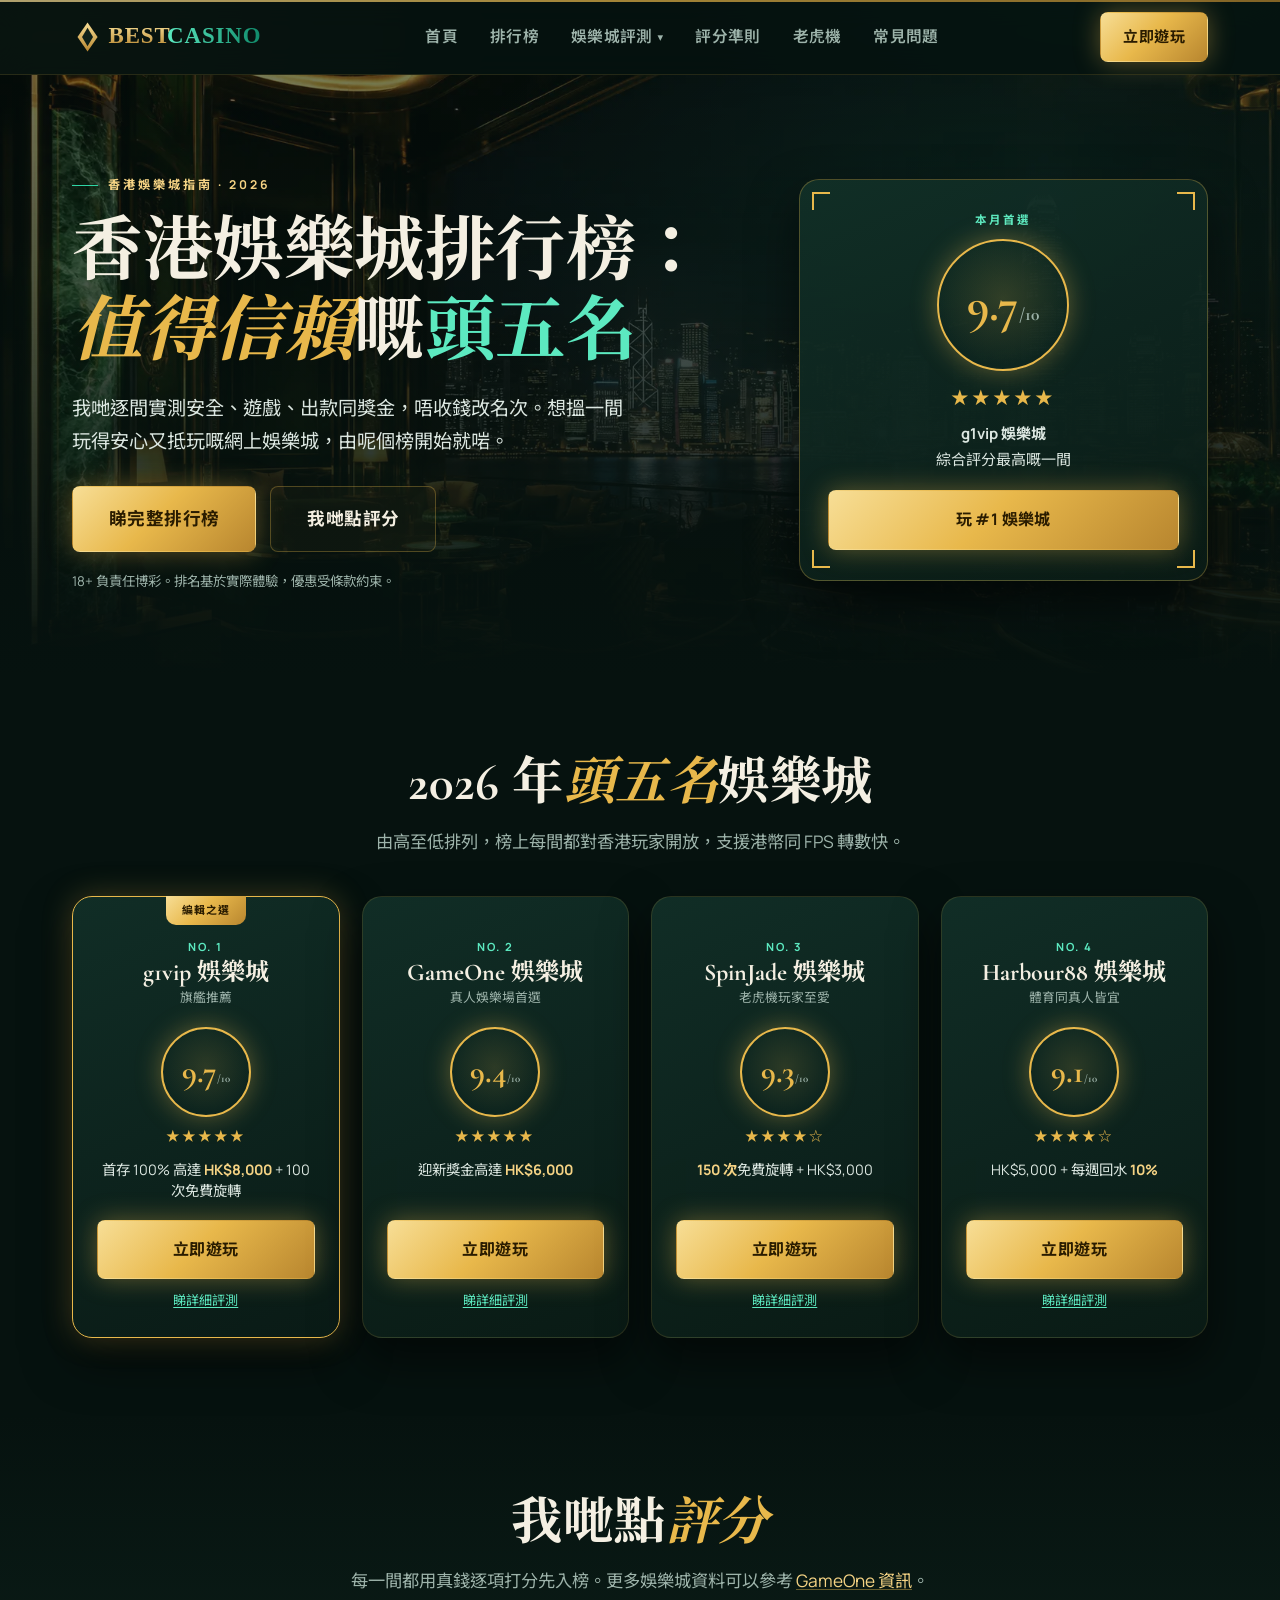
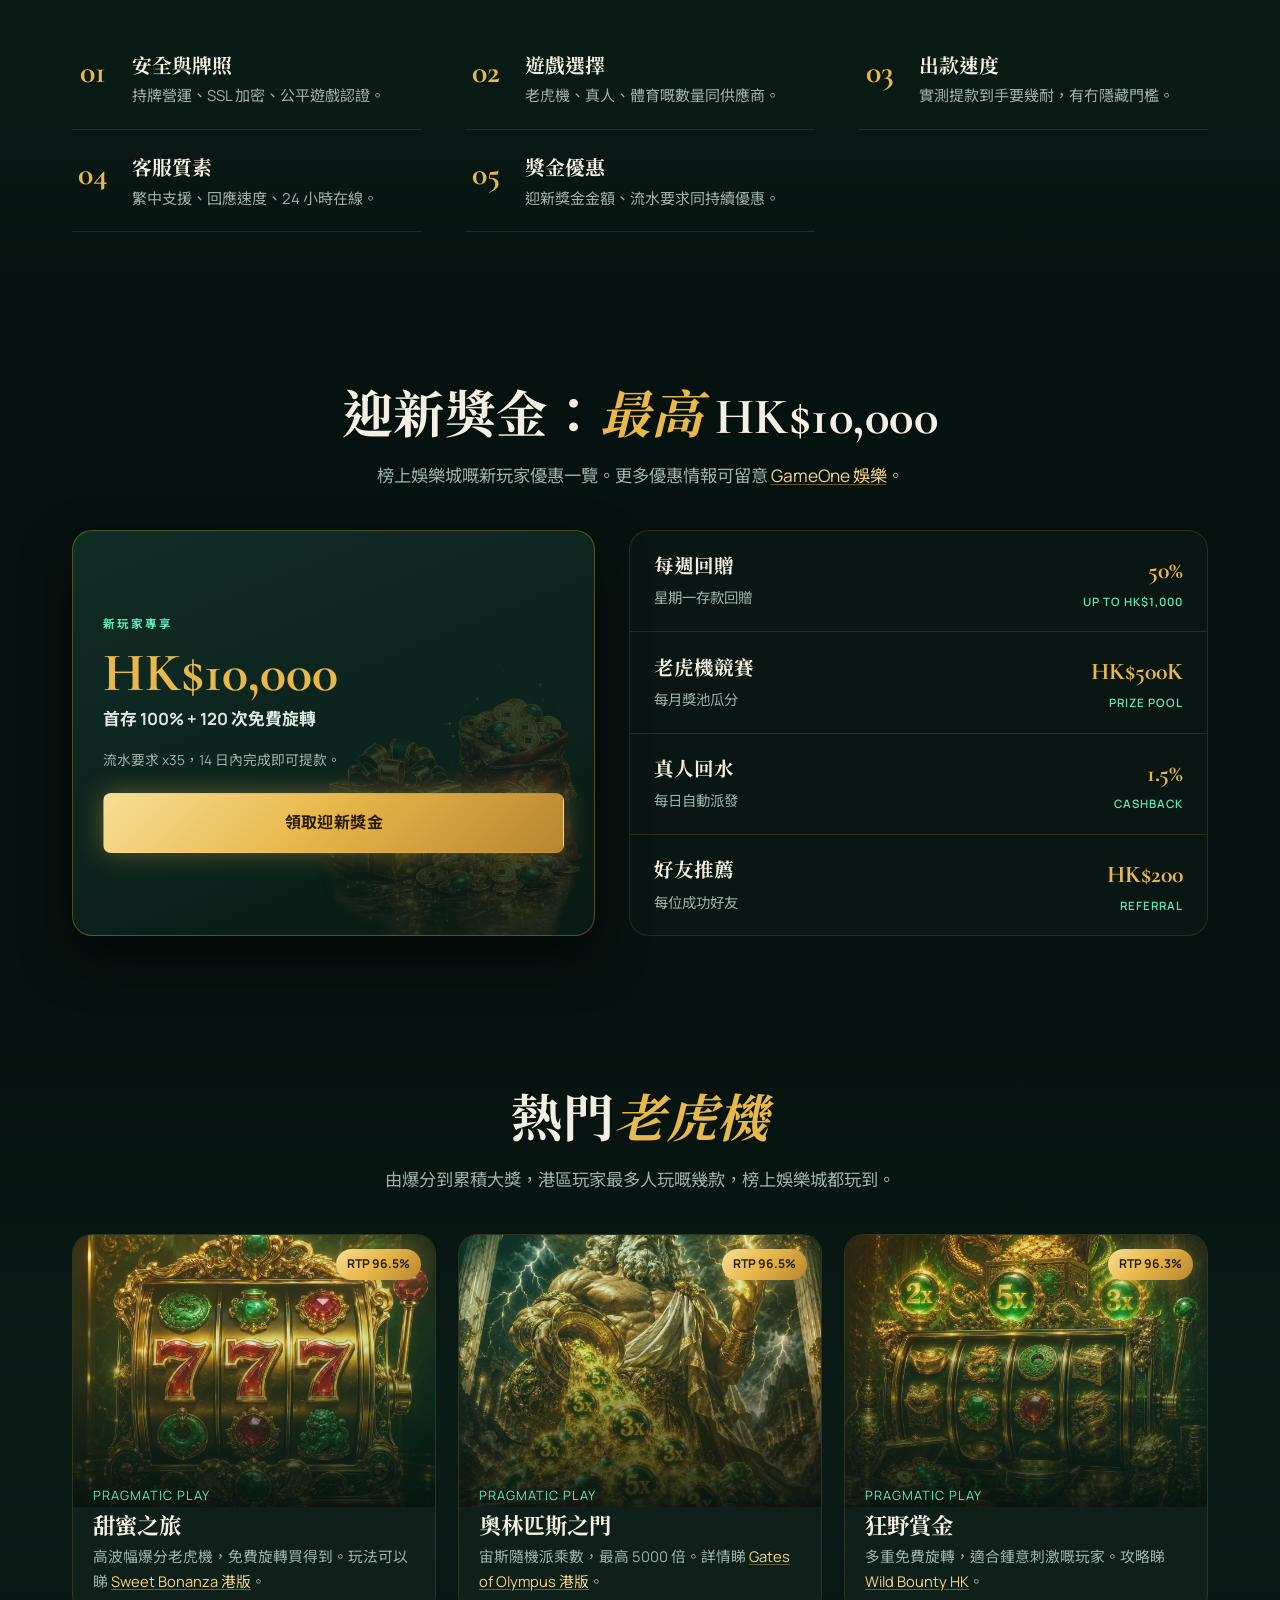
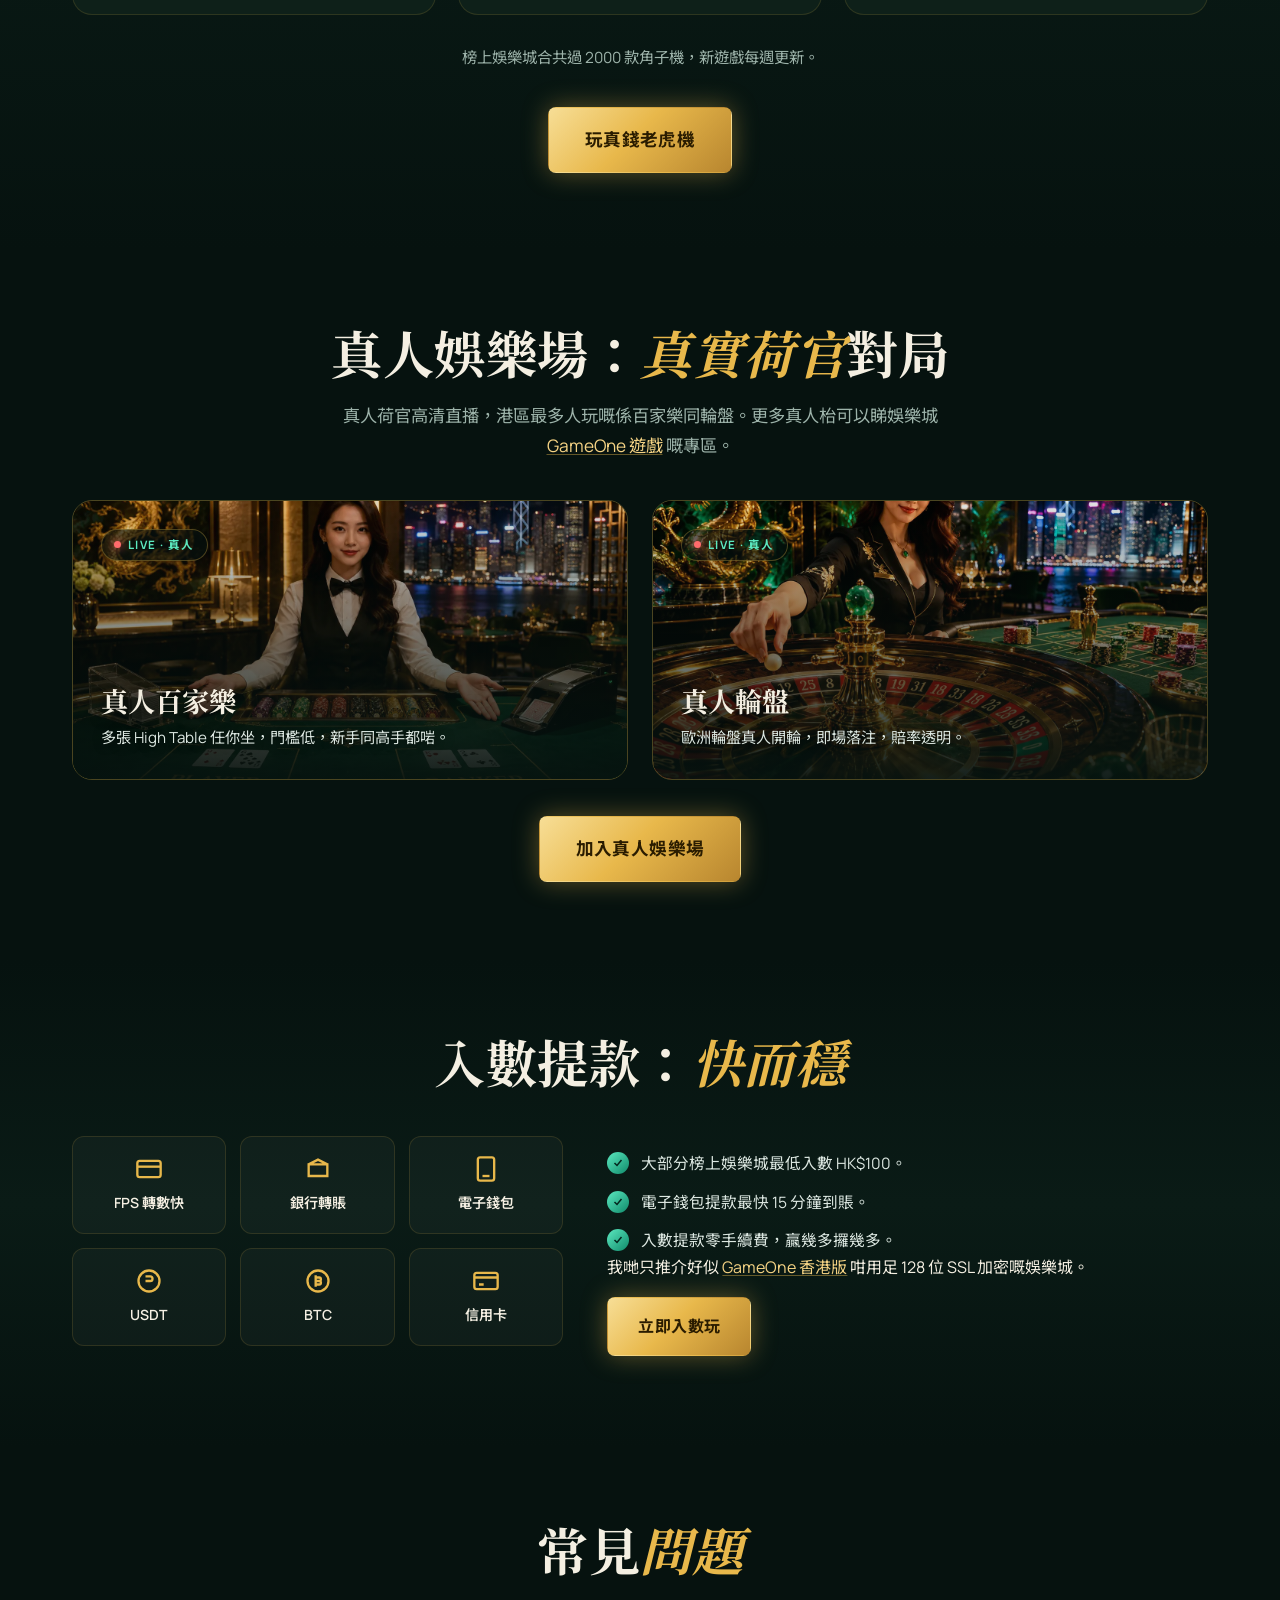
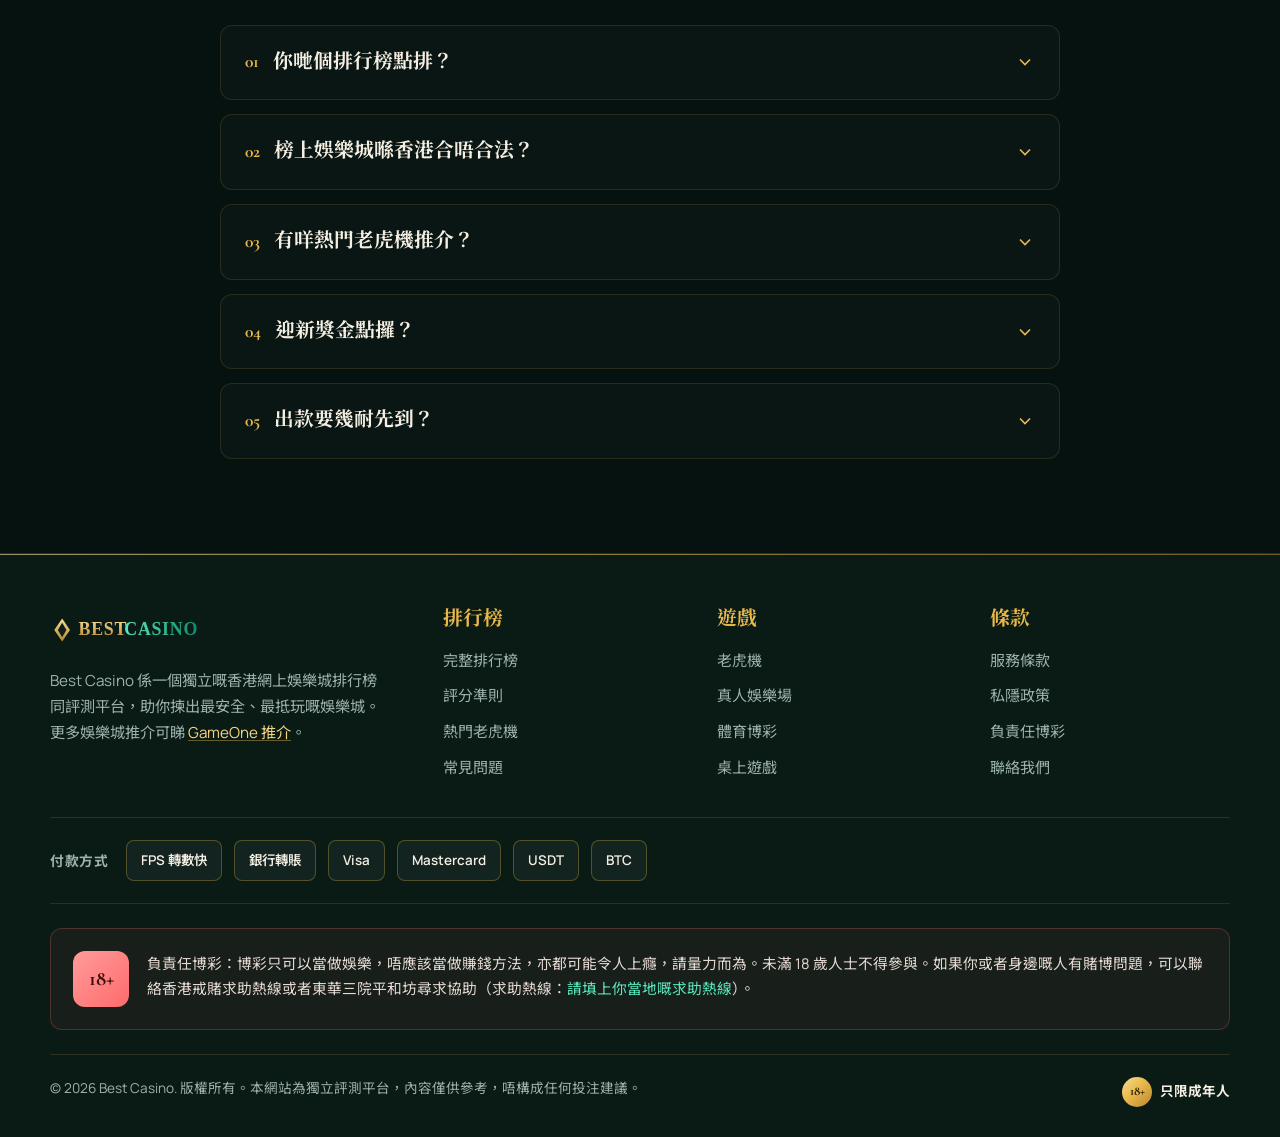
==== index.html @ 0d3e840b "first commit" ====
<!DOCTYPE html>
<html lang="zh-HK">
<head>
<meta charset="UTF-8">
<meta name="viewport" content="width=device-width, initial-scale=1.0">
<title>Best Casino 香港娛樂城排行榜 2026｜評分 · 迎新獎金比較</title>
<meta name="description" content="Best Casino 香港網上娛樂城排行榜：實測安全、遊戲、出款同獎金，為你揀出 2026 年值得信賴嘅頭五名娛樂城。FPS 轉數快即時入數，繁體中文客服。">
<meta name="keywords" content="香港娛樂城排行榜, 網上賭場推薦, 娛樂城比較, 老虎機, 真人娛樂場, 迎新獎金, Best Casino">
<meta name="robots" content="index, follow">
<link rel="canonical" href="https://best-casino.com/">
<meta property="og:type" content="website">
<meta property="og:locale" content="zh_HK">
<meta property="og:title" content="Best Casino 香港娛樂城排行榜 2026">
<meta property="og:description" content="實測香港網上娛樂城，逐項評分，揀出值得信賴嘅頭五名。">
<link rel="icon" type="image/svg+xml" href="favicon.svg">
<link rel="apple-touch-icon" href="favicon.svg">
<link rel="preconnect" href="https://fonts.googleapis.com">
<link rel="preconnect" href="https://fonts.gstatic.com" crossorigin>
<link href="https://fonts.googleapis.com/css2?family=Cormorant+Garamond:wght@600;700&family=Manrope:wght@400;500;700&family=Noto+Sans+HK:wght@400;500;700&family=Noto+Serif+HK:wght@500;700;900&display=swap" rel="stylesheet">
<link rel="stylesheet" href="style.css">
</head>
<body>
<input type="checkbox" id="rev-modal" class="modal-toggle" hidden>

<!-- ============================ 1. HEADER ============================ -->
<header class="site-header">
  <div class="container">
    <nav class="nav">
      <a class="brand" href="#top" aria-label="Best Casino 首頁"><img src="logo.svg" alt="Best Casino 標誌" width="150" height="42"></a>
      <input type="checkbox" id="nav-toggle" class="nav-toggle" hidden>
      <label class="hamburger" for="nav-toggle" aria-label="開啟選單"><span></span><span></span><span></span></label>
      <ul class="nav-links">
        <li><a href="#top">首頁</a></li>
        <li><a href="#toplist">排行榜</a></li>
        <li><label class="nav-link-btn" for="rev-modal">娛樂城評測 <span class="caret">▾</span></label></li>
        <li><a href="#criteria">評分準則</a></li>
        <li><a href="#slots">老虎機</a></li>
        <li><a href="#faq">常見問題</a></li>
      </ul>
      <div class="nav-cta"><a class="btn btn-gold" href="play-and-win/" target="_blank" rel="nofollow noopener">立即遊玩</a></div>
    </nav>
  </div>
</header>

<!-- ============================ 2. HERO ============================ -->
<section class="hero" id="top">
  <div class="container">
    <div class="hero-grid">
      <div>
        <span class="eyebrow">香港娛樂城指南 · 2026</span>
        <h1 class="hero-title">香港娛樂城排行榜：<em>值得信賴</em>嘅<span class="jade">頭五名</span></h1>
        <p class="hero-sub">我哋逐間實測安全、遊戲、出款同獎金，唔收錢改名次。想搵一間玩得安心又抵玩嘅網上娛樂城，由呢個榜開始就啱。</p>
        <div class="hero-actions">
          <a class="btn btn-gold btn-lg" href="#toplist">睇完整排行榜</a>
          <a class="btn btn-outline btn-lg" href="#criteria">我哋點評分</a>
        </div>
        <p class="hero-fine">18+ 負責任博彩。排名基於實際體驗，優惠受條款約束。</p>
      </div>
      <div class="rating-card">
        <span class="corner c1"></span><span class="corner c2"></span><span class="corner c3"></span><span class="corner c4"></span>
        <div class="label">本月首選</div>
        <div class="rating-ring"><div class="score">9.7<small>/10</small></div></div>
        <div class="stars">★★★★★</div>
        <div class="verdict"><strong>g1vip 娛樂城</strong><br>綜合評分最高嘅一間</div>
        <div style="margin-top:18px;"><a class="btn btn-gold" href="play-and-win/" target="_blank" rel="nofollow noopener" style="width:100%;">玩 #1 娛樂城</a></div>
      </div>
    </div>
  </div>
</section>

<!-- ============================ 3. TOPLIST ============================ -->
<section class="section" id="toplist">
  <div class="container">
    <div class="head center">
      <h2 class="section-title">2026 年<em>頭五名</em>娛樂城</h2>
      <p class="lead">由高至低排列，榜上每間都對香港玩家開放，支援港幣同 FPS 轉數快。</p>
    </div>
    <div class="toplist-grid">
      <div class="tc top">
        <span class="tc-ribbon">編輯之選</span>
        <div class="tc-rank">No. 1</div>
        <div class="tc-name">g1vip 娛樂城</div>
        <div class="tc-sub">旗艦推薦</div>
        <div class="tc-ring"><b>9.7<small>/10</small></b></div>
        <div class="tc-stars">★★★★★</div>
        <div class="tc-bonus">首存 100% 高達 <b>HK$8,000</b> + 100 次免費旋轉</div>
        <a class="btn btn-gold" href="play-and-win/" target="_blank" rel="nofollow noopener">立即遊玩</a>
        <div class="tc-review"><a href="reviews/g1vip.html">睇詳細評測</a></div>
      </div>
      <div class="tc">
        <div class="tc-rank">No. 2</div>
        <div class="tc-name">GameOne 娛樂城</div>
        <div class="tc-sub">真人娛樂場首選</div>
        <div class="tc-ring"><b>9.4<small>/10</small></b></div>
        <div class="tc-stars">★★★★★</div>
        <div class="tc-bonus">迎新獎金高達 <b>HK$6,000</b></div>
        <a class="btn btn-gold" href="play-and-win/promotions/" target="_blank" rel="nofollow noopener">立即遊玩</a>
        <div class="tc-review"><a href="reviews/gameone.html">睇詳細評測</a></div>
      </div>
      <div class="tc">
        <div class="tc-rank">No. 3</div>
        <div class="tc-name">SpinJade 娛樂城</div>
        <div class="tc-sub">老虎機玩家至愛</div>
        <div class="tc-ring"><b>9.3<small>/10</small></b></div>
        <div class="tc-stars">★★★★☆</div>
        <div class="tc-bonus"><b>150 次</b>免費旋轉 + HK$3,000</div>
        <a class="btn btn-gold" href="play-and-win/slots/" target="_blank" rel="nofollow noopener">立即遊玩</a>
        <div class="tc-review"><a href="reviews/spinjade.html">睇詳細評測</a></div>
      </div>
      <div class="tc">
        <div class="tc-rank">No. 4</div>
        <div class="tc-name">Harbour88 娛樂城</div>
        <div class="tc-sub">體育同真人皆宜</div>
        <div class="tc-ring"><b>9.1<small>/10</small></b></div>
        <div class="tc-stars">★★★★☆</div>
        <div class="tc-bonus">HK$5,000 + 每週回水 <b>10%</b></div>
        <a class="btn btn-gold" href="play-and-win/live/" target="_blank" rel="nofollow noopener">立即遊玩</a>
        <div class="tc-review"><a href="reviews/harbour88.html">睇詳細評測</a></div>
      </div>
    </div>
  </div>
</section>

<!-- ============================ 4. CRITERIA ============================ -->
<section class="section tint" id="criteria">
  <div class="container">
    <div class="head center">
      <h2 class="section-title">我哋點<em>評分</em></h2>
      <p class="lead">每一間都用真錢逐項打分先入榜。更多娛樂城資料可以參考 <a href="https://gameone-hkg.com" target="_blank" rel="noopener">GameOne 資訊</a>。</p>
    </div>
    <div class="criteria-list">
      <div class="crit"><span class="cnum">01</span><div><h3>安全與牌照</h3><p>持牌營運、SSL 加密、公平遊戲認證。</p></div></div>
      <div class="crit"><span class="cnum">02</span><div><h3>遊戲選擇</h3><p>老虎機、真人、體育嘅數量同供應商。</p></div></div>
      <div class="crit"><span class="cnum">03</span><div><h3>出款速度</h3><p>實測提款到手要幾耐，有冇隱藏門檻。</p></div></div>
      <div class="crit"><span class="cnum">04</span><div><h3>客服質素</h3><p>繁中支援、回應速度、24 小時在線。</p></div></div>
      <div class="crit"><span class="cnum">05</span><div><h3>獎金優惠</h3><p>迎新獎金金額、流水要求同持續優惠。</p></div></div>
    </div>
  </div>
</section>

<!-- ============================ 5. BONUSES ============================ -->
<section class="section">
  <div class="container">
    <div class="head center">
      <h2 class="section-title">迎新獎金：<em>最高</em> HK$10,000</h2>
      <p class="lead">榜上娛樂城嘅新玩家優惠一覽。更多優惠情報可留意 <a href="https://gameone-play.com" target="_blank" rel="noopener">GameOne 娛樂</a>。</p>
    </div>
    <div class="bonus-wrap">
      <div class="bonus-feature">
        <div class="tag">新玩家專享</div>
        <div class="amt">HK$10,000<span>首存 100% + 120 次免費旋轉</span></div>
        <p class="fine">流水要求 x35，14 日內完成即可提款。</p>
        <a class="btn btn-gold" href="play-and-win/promotions/" target="_blank" rel="nofollow noopener">領取迎新獎金</a>
      </div>
      <div class="promo-table">
        <div class="promo-row"><div><div class="n">每週回贈</div><div class="d">星期一存款回贈</div></div><div class="v">50%<small>UP TO HK$1,000</small></div></div>
        <div class="promo-row"><div><div class="n">老虎機競賽</div><div class="d">每月獎池瓜分</div></div><div class="v">HK$500K<small>PRIZE POOL</small></div></div>
        <div class="promo-row"><div><div class="n">真人回水</div><div class="d">每日自動派發</div></div><div class="v">1.5%<small>CASHBACK</small></div></div>
        <div class="promo-row"><div><div class="n">好友推薦</div><div class="d">每位成功好友</div></div><div class="v">HK$200<small>REFERRAL</small></div></div>
      </div>
    </div>
  </div>
</section>

<!-- ============================ 6. SLOTS ============================ -->
<section class="section tint" id="slots">
  <div class="container">
    <div class="head center">
      <h2 class="section-title">熱門<em>老虎機</em></h2>
      <p class="lead">由爆分到累積大獎，港區玩家最多人玩嘅幾款，榜上娛樂城都玩到。</p>
    </div>
    <div class="slot-grid">
      <div class="slot s1">
        <div class="thumb"><span class="rtp">RTP 96.5%</span></div>
        <div class="body"><div class="prov">Pragmatic Play</div><h3>甜蜜之旅</h3><p>高波幅爆分老虎機，免費旋轉買得到。玩法可以睇 <a href="https://sweetbonanzahk.com" target="_blank" rel="noopener">Sweet Bonanza 港版</a>。</p></div>
      </div>
      <div class="slot s2">
        <div class="thumb"><span class="rtp">RTP 96.5%</span></div>
        <div class="body"><div class="prov">Pragmatic Play</div><h3>奧林匹斯之門</h3><p>宙斯隨機派乘數，最高 5000 倍。詳情睇 <a href="https://gatesofolympushk.com" target="_blank" rel="noopener">Gates of Olympus 港版</a>。</p></div>
      </div>
      <div class="slot s3">
        <div class="thumb"><span class="rtp">RTP 96.3%</span></div>
        <div class="body"><div class="prov">Pragmatic Play</div><h3>狂野賞金</h3><p>多重免費旋轉，適合鍾意刺激嘅玩家。攻略睇 <a href="https://wildbountyshowdownhg.com" target="_blank" rel="noopener">Wild Bounty HK</a>。</p></div>
      </div>
    </div>
    <p class="slot-more">榜上娛樂城合共過 2000 款角子機，新遊戲每週更新。</p>
    <div class="section-cta"><a class="btn btn-gold btn-lg" href="play-and-win/slots/" target="_blank" rel="nofollow noopener">玩真錢老虎機</a></div>
  </div>
</section>

<!-- ============================ 7. LIVE GAMES ============================ -->
<section class="section">
  <div class="container">
    <div class="head center">
      <h2 class="section-title">真人娛樂場：<em>真實荷官</em>對局</h2>
      <p class="lead">真人荷官高清直播，港區最多人玩嘅係百家樂同輪盤。更多真人枱可以睇娛樂城 <a href="https://gameone-hongkong.com" target="_blank" rel="noopener">GameOne 遊戲</a> 嘅專區。</p>
    </div>
    <div class="live-grid">
      <div class="live baccarat">
        <span class="live-tag"><span class="live-dot"></span>LIVE · 真人</span>
        <h3>真人百家樂</h3>
        <p>多張 High Table 任你坐，門檻低，新手同高手都啱。</p>
      </div>
      <div class="live roulette">
        <span class="live-tag"><span class="live-dot"></span>LIVE · 真人</span>
        <h3>真人輪盤</h3>
        <p>歐洲輪盤真人開輪，即場落注，賠率透明。</p>
      </div>
    </div>
    <div class="section-cta"><a class="btn btn-gold btn-lg" href="play-and-win/live/" target="_blank" rel="nofollow noopener">加入真人娛樂場</a></div>
  </div>
</section>

<!-- ============================ 8. PAYMENTS ============================ -->
<section class="section tint">
  <div class="container">
    <div class="head center">
      <h2 class="section-title">入數提款：<em>快而穩</em></h2>
    </div>
    <div class="pay-wrap">
      <div class="pay-methods">
        <div class="pay-chip"><svg viewBox="0 0 24 24" fill="none" stroke-width="2"><rect x="2" y="5" width="20" height="14" rx="2"/><path d="M2 10h20"/></svg><span>FPS 轉數快</span></div>
        <div class="pay-chip"><svg viewBox="0 0 24 24" fill="none" stroke-width="2"><path d="M4 8h16v10H4zM4 8l8-4 8 4"/></svg><span>銀行轉賬</span></div>
        <div class="pay-chip"><svg viewBox="0 0 24 24" fill="none" stroke-width="2"><rect x="5" y="2" width="14" height="20" rx="2"/><path d="M9 18h6"/></svg><span>電子錢包</span></div>
        <div class="pay-chip"><svg viewBox="0 0 24 24" fill="none" stroke-width="2"><circle cx="12" cy="12" r="9"/><path d="M9 8h4a2 2 0 0 1 0 4H9m0 0h5"/></svg><span>USDT</span></div>
        <div class="pay-chip"><svg viewBox="0 0 24 24" fill="none" stroke-width="2"><circle cx="12" cy="12" r="9"/><path d="M10 7v10M9 9h4a1.5 1.5 0 0 1 0 3H9m0 0h4a1.5 1.5 0 0 1 0 3H9"/></svg><span>BTC</span></div>
        <div class="pay-chip"><svg viewBox="0 0 24 24" fill="none" stroke-width="2"><rect x="2" y="5" width="20" height="14" rx="2"/><path d="M2 9h20M6 15h4"/></svg><span>信用卡</span></div>
      </div>
      <div class="pay-info">
        <ul class="pay-list">
          <li><span class="tk"><svg viewBox="0 0 24 24" fill="none"><path d="m5 12 5 5 9-11"/></svg></span>大部分榜上娛樂城最低入數 HK$100。</li>
          <li><span class="tk"><svg viewBox="0 0 24 24" fill="none"><path d="m5 12 5 5 9-11"/></svg></span>電子錢包提款最快 15 分鐘到賬。</li>
          <li><span class="tk"><svg viewBox="0 0 24 24" fill="none"><path d="m5 12 5 5 9-11"/></svg></span>入數提款零手續費，贏幾多攞幾多。</li>
        </ul>
        <p>我哋只推介好似 <a href="https://gameone-hong-kong.com" target="_blank" rel="noopener">GameOne 香港版</a> 咁用足 128 位 SSL 加密嘅娛樂城。</p>
        <a class="btn btn-gold" href="play-and-win/" target="_blank" rel="nofollow noopener">立即入數玩</a>
      </div>
    </div>
  </div>
</section>

<!-- ============================ 9. FAQ ============================ -->
<section class="section" id="faq">
  <div class="container">
    <div class="head center">
      <h2 class="section-title">常見<em>問題</em></h2>
    </div>
    <div class="faq-list">
      <details class="faq-item">
        <summary><span class="idx">01</span>你哋個排行榜點排？<svg class="chev" viewBox="0 0 24 24" fill="none" stroke-width="2"><path d="m6 9 6 6 6-6"/></svg></summary>
        <div class="faq-body">每間娛樂城我哋用真錢實測安全、遊戲、出款、客服同獎金五方面，逐項打分再排名次，每月更新一次。</div>
      </details>
      <details class="faq-item">
        <summary><span class="idx">02</span>榜上娛樂城喺香港合唔合法？<svg class="chev" viewBox="0 0 24 24" fill="none" stroke-width="2"><path d="m6 9 6 6 6-6"/></svg></summary>
        <div class="faq-body">榜上平台多數持離岸牌照（例如 Anjouan）合法營運。玩家有責任了解自己所在地區嘅相關法例，量力而為。</div>
      </details>
      <details class="faq-item">
        <summary><span class="idx">03</span>有咩熱門老虎機推介？<svg class="chev" viewBox="0 0 24 24" fill="none" stroke-width="2"><path d="m6 9 6 6 6-6"/></svg></summary>
        <div class="faq-body">港區玩家好鍾意 <a href="https://sweetbonanza-hongkong.com" target="_blank" rel="noopener">Sweet Bonanza 玩法</a> 同 <a href="https://gatesofolympus-hongkong.com" target="_blank" rel="noopener">Gates of Olympus 玩法</a> 呢類爆分遊戲，兩款喺榜上娛樂城都玩到。</div>
      </details>
      <details class="faq-item">
        <summary><span class="idx">04</span>迎新獎金點攞？<svg class="chev" viewBox="0 0 24 24" fill="none" stroke-width="2"><path d="m6 9 6 6 6-6"/></svg></summary>
        <div class="faq-body">揀好娛樂城、完成首次存款，系統會自動派發首存獎金，流水達標即可提款。每間比例同上限唔同，落注前睇清楚條款。</div>
      </details>
      <details class="faq-item">
        <summary><span class="idx">05</span>出款要幾耐先到？<svg class="chev" viewBox="0 0 24 24" fill="none" stroke-width="2"><path d="m6 9 6 6 6-6"/></svg></summary>
        <div class="faq-body">電子錢包同加密貨幣最快 15 分鐘到手，銀行轉賬一般 1 至 3 個工作天。首次提款可能要做身份核實。</div>
      </details>
    </div>
  </div>
</section>

<!-- ============================ 10. FOOTER ============================ -->
<footer class="site-footer">
  <div class="container footer-inner">
    <div class="footer-top">
      <div class="footer-brand">
        <img src="logo.svg" alt="Best Casino 標誌" width="150" height="44">
        <p>Best Casino 係一個獨立嘅香港網上娛樂城排行榜同評測平台，助你揀出最安全、最抵玩嘅娛樂城。更多娛樂城推介可睇 <a href="https://gameonehkg.com" target="_blank" rel="noopener">GameOne 推介</a>。</p>
      </div>
      <div class="footer-col"><h4>排行榜</h4><a href="#toplist">完整排行榜</a><a href="#criteria">評分準則</a><a href="#slots">熱門老虎機</a><a href="#faq">常見問題</a></div>
      <div class="footer-col"><h4>遊戲</h4><a href="#slots">老虎機</a><a href="#">真人娛樂場</a><a href="#">體育博彩</a><a href="#">桌上遊戲</a></div>
      <div class="footer-col"><h4>條款</h4><a href="#">服務條款</a><a href="#">私隱政策</a><a href="#">負責任博彩</a><a href="#">聯絡我們</a></div>
    </div>
    <div class="footer-pay">
      <span class="lbl">付款方式</span>
      <span class="pay-badge">FPS 轉數快</span>
      <span class="pay-badge">銀行轉賬</span>
      <span class="pay-badge">Visa</span>
      <span class="pay-badge">Mastercard</span>
      <span class="pay-badge">USDT</span>
      <span class="pay-badge">BTC</span>
    </div>
    <div class="rg-block">
      <span class="rg-badge">18+</span>
      <p>負責任博彩：博彩只可以當做娛樂，唔應該當做賺錢方法，亦都可能令人上癮，請量力而為。未滿 18 歲人士不得參與。如果你或者身邊嘅人有賭博問題，可以聯絡香港戒賭求助熱線或者東華三院平和坊尋求協助（求助熱線：<a href="#">請填上你當地嘅求助熱線</a>）。</p>
    </div>
    <div class="footer-legal">
      <span>© 2026 Best Casino. 版權所有。本網站為獨立評測平台，內容僅供參考，唔構成任何投注建議。</span>
      <span class="b18"><span class="n">18+</span>只限成年人</span>
    </div>
  </div>
</footer>

<!-- ============================ CASINO REVIEWS MODAL ============================ -->
<div class="modal-overlay">
  <label class="modal-backdrop" for="rev-modal" aria-label="關閉"></label>
  <div class="modal-box">
    <label class="modal-close" for="rev-modal" aria-label="關閉">✕</label>
    <h3>娛樂城評測一覽</h3>
    <p class="msub">撳入去睇每間嘅詳細評測同評分。</p>
    <div class="modal-list">
      <a class="modal-row top" href="reviews/g1vip.html"><span class="mr-rank">1</span><span class="mr-name">g1vip 娛樂城<small>旗艦推薦</small></span><span class="mr-score">9.7</span><span class="mr-go">睇評測</span></a>
      <a class="modal-row" href="reviews/gameone.html"><span class="mr-rank">2</span><span class="mr-name">GameOne 娛樂城<small>真人首選</small></span><span class="mr-score">9.4</span><span class="mr-go">睇評測</span></a>
      <a class="modal-row" href="reviews/spinjade.html"><span class="mr-rank">3</span><span class="mr-name">SpinJade 娛樂城<small>老虎機之選</small></span><span class="mr-score">9.3</span><span class="mr-go">睇評測</span></a>
      <a class="modal-row" href="reviews/harbour88.html"><span class="mr-rank">4</span><span class="mr-name">Harbour88 娛樂城<small>體育強項</small></span><span class="mr-score">9.1</span><span class="mr-go">睇評測</span></a>
    </div>
  </div>
</div>

</body>
</html>
---- style.css ----
/* ==========================================================================
   Best Casino Hong Kong  香港網上娛樂城評測
   Theme: Jade and Gold Luxury (emerald-black base, gold + jade, serif display)
   Deliberately distinct palette + typography + layout from the sister site.
   ========================================================================== */

:root{
  --bg:#06120F;
  --bg-2:#0A1B16;
  --panel:#0E2019;
  --panel-2:#123028;
  --line:rgba(232,184,75,.14);
  --line-2:rgba(232,184,75,.30);

  --gold:#E8B84B;
  --gold-2:#F5D384;
  --gold-deep:#B8862F;
  --jade:#2FD6A6;
  --jade-2:#5CE9C0;
  --jade-deep:#0F8A6A;
  --coral:#FF6B6B;

  --cream:#F4EFE2;
  --muted:#9DB3AA;

  --radius:12px;
  --radius-lg:20px;
  --radius-pill:999px;
  --shadow:0 22px 48px rgba(0,0,0,.55);
  --glow-gold:0 0 26px rgba(232,184,75,.38);
  --glow-jade:0 0 24px rgba(47,214,166,.38);

  --grad-gold:linear-gradient(135deg,#F7DE96 0%,#E8B84B 46%,#B8862F 100%);
  --grad-jade:linear-gradient(135deg,#5CE9C0 0%,#0F8A6A 100%);
  --grad-panel:linear-gradient(158deg,rgba(18,48,40,.92),rgba(10,27,22,.94));

  --font-display:'Cormorant Garamond','Noto Serif HK',Georgia,serif;
  --font-body:'Manrope','Noto Sans HK',system-ui,-apple-system,sans-serif;

  --max:1180px;
}

/* ------------------------------ reset / base ---------------------------- */
*,*::before,*::after{box-sizing:border-box;}
html{scroll-behavior:smooth;-webkit-text-size-adjust:100%;}
body{
  margin:0;font-family:var(--font-body);font-weight:400;line-height:1.7;
  color:var(--cream);background:var(--bg);overflow-x:hidden;
  background-image:
    radial-gradient(820px 460px at 88% -6%, rgba(47,214,166,.12), transparent 60%),
    radial-gradient(760px 460px at 4% 4%, rgba(232,184,75,.10), transparent 58%);
  background-attachment:fixed;
}
img{max-width:100%;display:block;height:auto;}
a{color:inherit;text-decoration:none;}
h1,h2,h3,h4{font-family:var(--font-display);margin:0;font-weight:700;line-height:1.14;}
p{margin:0 0 1rem;}
p:last-child{margin-bottom:0;}
ul{margin:0;padding:0;list-style:none;}
:focus-visible{outline:3px solid var(--jade);outline-offset:3px;border-radius:6px;}

/* ------------------------------ layout utils ---------------------------- */
.container{width:100%;max-width:var(--max);margin-inline:auto;padding-inline:22px;}
.section{padding:78px 0;position:relative;}
.section.tint{background:linear-gradient(180deg,var(--bg) 0%,var(--bg-2) 50%,var(--bg) 100%);}
.eyebrow{
  display:inline-flex;align-items:center;gap:10px;font-family:var(--font-body);font-weight:700;
  letter-spacing:3px;text-transform:uppercase;font-size:.76rem;color:var(--jade-2);margin-bottom:16px;
}
.eyebrow::before{content:"";width:26px;height:1px;background:var(--gold);}
.section-title{font-size:clamp(2rem,5vw,3.2rem);letter-spacing:.5px;margin-bottom:14px;color:var(--cream);}
.section-title em{font-style:italic;color:var(--gold);}
.section-title .jade{color:var(--jade-2);font-style:normal;}
.lead{color:var(--muted);font-size:1.08rem;max-width:660px;}
.head{max-width:720px;}
.head.center{margin-inline:auto;text-align:center;}
.head.center .lead{margin-inline:auto;}

/* ornamental gold divider (signature) */
.rule{display:flex;align-items:center;justify-content:center;gap:16px;margin:0 auto 40px;max-width:340px;}
.rule::before,.rule::after{content:"";height:1px;flex:1;background:linear-gradient(90deg,transparent,var(--line-2));}
.rule::after{background:linear-gradient(270deg,transparent,var(--line-2));}
.rule span{width:9px;height:9px;transform:rotate(45deg);background:var(--grad-gold);box-shadow:var(--glow-gold);}

/* ------------------------------ buttons --------------------------------- */
.btn{
  --fs:1rem;display:inline-flex;align-items:center;justify-content:center;gap:.5em;
  font-family:var(--font-body);font-weight:700;font-size:var(--fs);letter-spacing:.4px;
  padding:15px 30px;border-radius:8px;border:1px solid transparent;cursor:pointer;
  transition:transform .18s ease, box-shadow .25s ease, background .2s ease, color .2s ease;
}
.btn:hover{transform:translateY(-2px);}
.btn-gold{color:#2a1c00;background:var(--grad-gold);box-shadow:var(--glow-gold);}
.btn-gold:hover{box-shadow:0 0 40px rgba(232,184,75,.7);}
.btn-jade{color:#03251c;background:var(--grad-jade);box-shadow:var(--glow-jade);}
.btn-outline{color:var(--cream);border-color:var(--line-2);background:rgba(232,184,75,.04);}
.btn-outline:hover{border-color:var(--gold);color:var(--gold-2);box-shadow:var(--glow-gold);}
.btn-lg{--fs:1.1rem;padding:17px 36px;}

/* ------------------------------ header ---------------------------------- */
.site-header{position:sticky;top:0;z-index:50;background:rgba(6,18,15,.82);
  backdrop-filter:blur(14px);border-bottom:1px solid var(--line);}
.site-header::before{content:"";position:absolute;top:0;left:0;right:0;height:2px;background:var(--grad-gold);opacity:.7;}
.nav{display:flex;align-items:center;gap:26px;height:74px;}
.brand{display:flex;align-items:center;gap:10px;flex-shrink:0;}
.brand img{height:42px;width:auto;}
.nav-links{display:flex;align-items:center;gap:28px;margin-inline:auto;}
.nav-links li{display:flex;align-items:center;}
.nav-links a{font-family:var(--font-body);font-weight:600;font-size:.98rem;color:var(--muted);
  letter-spacing:.3px;padding:6px 2px;position:relative;transition:color .18s ease;display:inline-flex;align-items:center;line-height:1;}
.nav-links a::after{content:"";position:absolute;left:0;bottom:-2px;height:1px;width:0;background:var(--gold);transition:width .22s ease;}
.nav-links a:hover{color:var(--cream);}
.nav-links a:hover::after{width:100%;}
.nav-cta .btn{padding:11px 22px;--fs:.94rem;}
.nav-toggle{display:none;}
.hamburger{display:none;flex-direction:column;gap:5px;cursor:pointer;padding:10px;margin-left:auto;}
.hamburger span{width:26px;height:2px;background:var(--cream);border-radius:2px;transition:.25s;}

/* ------------------------------ hero ------------------------------------ */
.hero{position:relative;padding:92px 0 84px;overflow:hidden;
  background:
    linear-gradient(180deg,rgba(6,18,15,.55),rgba(6,18,15,.82) 60%,var(--bg)),
    radial-gradient(900px 480px at 78% 26%, rgba(47,214,166,.22), transparent 62%),
    url('images/hero-bg.webp') center 24% / cover no-repeat,
    var(--bg);}
.hero-grid{display:grid;grid-template-columns:1.25fr .75fr;gap:44px;align-items:center;position:relative;z-index:2;}
.hero .eyebrow{color:var(--gold-2);}
.hero .eyebrow::before{background:var(--jade);}
.hero-title{font-size:clamp(2.4rem,6vw,4.4rem);letter-spacing:.5px;margin-bottom:20px;color:var(--cream);}
.hero-title em{font-style:italic;color:var(--gold);}
.hero-title .jade{color:var(--jade-2);font-style:normal;}
.hero-sub{font-family:var(--font-body);font-size:clamp(1.02rem,2vw,1.2rem);color:#DCE7E1;max-width:560px;margin-bottom:28px;}
.hero-sub b{color:var(--gold-2);font-weight:700;}
.hero-actions{display:flex;flex-wrap:wrap;gap:14px;}
.hero-fine{margin-top:18px;font-size:.84rem;color:var(--muted);}

/* rating card (hero signature, replaces mascot) */
.rating-card{position:relative;background:var(--grad-panel);border:1px solid var(--line-2);
  border-radius:var(--radius-lg);padding:30px 28px;text-align:center;box-shadow:var(--shadow);}
.rating-card .corner{position:absolute;width:18px;height:18px;border:2px solid var(--gold);}
.rating-card .c1{top:12px;left:12px;border-right:0;border-bottom:0;}
.rating-card .c2{top:12px;right:12px;border-left:0;border-bottom:0;}
.rating-card .c3{bottom:12px;left:12px;border-right:0;border-top:0;}
.rating-card .c4{bottom:12px;right:12px;border-left:0;border-top:0;}
.rating-card .label{font-family:var(--font-body);font-weight:700;letter-spacing:2px;text-transform:uppercase;
  font-size:.72rem;color:var(--jade-2);margin-bottom:10px;}
.rating-ring{width:132px;height:132px;margin:6px auto 12px;border-radius:50%;display:grid;place-items:center;
  background:radial-gradient(circle at 50% 45%,rgba(232,184,75,.16),transparent 70%);
  border:2px solid var(--gold);box-shadow:var(--glow-gold);position:relative;}
.rating-ring .score{font-family:var(--font-display);font-weight:700;font-size:3rem;color:var(--gold);line-height:1;}
.rating-ring .score small{font-size:1.1rem;color:var(--muted);}
.rating-card .stars{color:var(--gold);letter-spacing:3px;font-size:1.1rem;margin-bottom:8px;}
.rating-card .verdict{font-family:var(--font-body);color:#DCE7E1;font-size:.94rem;}

/* ------------------------------ review scorecard ------------------------ */
.score-grid{display:grid;grid-template-columns:1.1fr .9fr;gap:44px;align-items:center;margin-top:40px;}
.scorebars{display:flex;flex-direction:column;gap:20px;}
.scorebar .top{display:flex;justify-content:space-between;align-items:baseline;margin-bottom:8px;}
.scorebar .name{font-family:var(--font-body);font-weight:600;color:var(--cream);font-size:1rem;}
.scorebar .val{font-family:var(--font-display);font-weight:700;color:var(--gold);font-size:1.3rem;}
.scorebar .track{height:8px;border-radius:99px;background:rgba(255,255,255,.06);overflow:hidden;}
.scorebar .fill{height:100%;border-radius:99px;background:var(--grad-jade);box-shadow:var(--glow-jade);}
.review-copy .verdict-badge{display:inline-flex;align-items:center;gap:10px;padding:9px 16px;border-radius:99px;
  background:rgba(47,214,166,.1);border:1px solid rgba(47,214,166,.35);color:var(--jade-2);
  font-family:var(--font-body);font-weight:700;font-size:.86rem;letter-spacing:.5px;margin-bottom:18px;}
.review-copy p{color:#CBD8D2;}
.review-copy p a,.pros li a{color:var(--gold-2);text-decoration:underline;text-underline-offset:2px;text-decoration-color:rgba(232,184,75,.4);}
.pros{display:grid;grid-template-columns:1fr 1fr;gap:12px 24px;margin-top:20px;}
.pros li{display:flex;gap:10px;align-items:flex-start;color:#DCE7E1;font-size:.96rem;}
.pros .tk{flex-shrink:0;width:22px;height:22px;border-radius:50%;display:grid;place-items:center;background:var(--grad-gold);margin-top:2px;}
.pros .tk svg{width:12px;height:12px;stroke:#2a1c00;stroke-width:3;}

/* ------------------------------ bonus (featured + table) ---------------- */
.bonus-wrap{display:grid;grid-template-columns:.95fr 1.05fr;gap:34px;align-items:stretch;margin-top:40px;}
.bonus-feature{position:relative;background:var(--grad-panel);border:1px solid var(--line-2);border-radius:var(--radius-lg);
  padding:34px 30px;box-shadow:var(--shadow);display:flex;flex-direction:column;justify-content:center;overflow:hidden;}
.bonus-feature::after{content:"";position:absolute;inset:0;z-index:0;opacity:.16;
  background:url('images/bonus-gift.webp') right bottom / 55% no-repeat;}
.bonus-feature > *{position:relative;z-index:1;}
.bonus-feature .tag{font-family:var(--font-body);font-weight:700;letter-spacing:2px;text-transform:uppercase;
  font-size:.72rem;color:var(--jade-2);margin-bottom:12px;}
.bonus-feature .amt{font-family:var(--font-display);font-weight:700;font-size:clamp(2.4rem,5vw,3.4rem);color:var(--gold);
  line-height:1.05;margin-bottom:6px;}
.bonus-feature .amt span{display:block;font-size:1.05rem;color:#DCE7E1;font-family:var(--font-body);margin-top:8px;}
.bonus-feature .fine{color:var(--muted);font-size:.86rem;margin:14px 0 22px;}
.promo-table{background:rgba(255,255,255,.02);border:1px solid var(--line);border-radius:var(--radius-lg);overflow:hidden;}
.promo-row{display:grid;grid-template-columns:1fr auto;gap:16px;align-items:center;padding:20px 24px;border-bottom:1px solid var(--line);}
.promo-row:last-child{border-bottom:0;}
.promo-row .n{font-family:var(--font-display);font-weight:700;color:var(--cream);font-size:1.22rem;}
.promo-row .d{color:var(--muted);font-size:.9rem;margin-top:2px;}
.promo-row .v{font-family:var(--font-display);font-weight:700;color:var(--gold);font-size:1.5rem;text-align:right;white-space:nowrap;}
.promo-row .v small{display:block;font-family:var(--font-body);font-weight:600;font-size:.72rem;color:var(--jade-2);letter-spacing:1px;}

/* ------------------------------ slots grid ------------------------------ */
.slot-grid{display:grid;grid-template-columns:repeat(3,1fr);gap:22px;margin-top:40px;}
.slot{position:relative;border-radius:var(--radius-lg);overflow:hidden;border:1px solid var(--line);
  background:var(--panel);transition:transform .22s ease, border-color .2s ease, box-shadow .28s ease;}
.slot .thumb{aspect-ratio:4/3;background-size:cover;background-position:center;position:relative;}
.slot .thumb::after{content:"";position:absolute;inset:0;background:linear-gradient(180deg,transparent 40%,rgba(6,18,15,.9));}
.slot.s1 .thumb{background-image:linear-gradient(150deg,rgba(232,184,75,.25),rgba(15,138,106,.3)),url('images/slot-1.webp');}
.slot.s2 .thumb{background-image:linear-gradient(150deg,rgba(47,214,166,.22),rgba(184,134,47,.28)),url('images/slot-2.webp');}
.slot.s3 .thumb{background-image:linear-gradient(150deg,rgba(232,184,75,.2),rgba(15,138,106,.32)),url('images/slot-3.webp');}
.slot .body{padding:16px 20px 20px;position:relative;margin-top:-38px;z-index:2;}
.slot .body h3{font-size:1.4rem;color:var(--cream);margin-bottom:4px;}
.slot .body .prov{font-family:var(--font-body);font-size:.8rem;letter-spacing:1px;text-transform:uppercase;color:var(--jade-2);margin-bottom:8px;}
.slot .body p{color:var(--muted);font-size:.92rem;margin:0;}
.slot .rtp{position:absolute;top:14px;right:14px;z-index:3;font-family:var(--font-body);font-weight:700;font-size:.76rem;
  color:#2a1c00;background:var(--grad-gold);padding:5px 11px;border-radius:99px;box-shadow:var(--glow-gold);}
.slot:hover{transform:translateY(-6px);border-color:var(--line-2);box-shadow:var(--shadow);}
.slot-more{text-align:center;margin-top:30px;color:var(--muted);font-size:.96rem;}
.slot-more a{color:var(--gold-2);text-decoration:underline;text-underline-offset:2px;text-decoration-color:rgba(232,184,75,.4);}

/* ------------------------------ live / real games ----------------------- */
.live-grid{display:grid;grid-template-columns:1fr 1fr;gap:24px;margin-top:40px;}
.live{position:relative;min-height:280px;border-radius:var(--radius-lg);overflow:hidden;border:1px solid var(--line-2);
  display:flex;flex-direction:column;justify-content:flex-end;padding:28px;isolation:isolate;
  transition:transform .22s ease, box-shadow .28s ease;}
.live::after{content:"";position:absolute;inset:0;z-index:-2;background-size:cover;background-position:center;transition:transform .5s ease;}
.live.baccarat::after{background-image:url('images/live-baccarat.webp');}
.live.roulette::after{background-image:url('images/live-roulette.webp');}
.live::before{content:"";position:absolute;inset:0;z-index:-1;
  background:linear-gradient(180deg,rgba(6,18,15,.1),rgba(6,18,15,.5) 50%,rgba(6,18,15,.94));}
.live:hover{transform:translateY(-6px);box-shadow:var(--shadow);}
.live:hover::after{transform:scale(1.07);}
.live .live-tag{align-self:flex-start;font-family:var(--font-body);font-weight:700;font-size:.72rem;letter-spacing:1.4px;
  text-transform:uppercase;color:var(--jade-2);padding:5px 12px;border-radius:99px;background:rgba(6,18,15,.6);
  border:1px solid var(--line-2);margin-bottom:auto;display:inline-flex;align-items:center;gap:7px;}
.live .live-tag .live-dot{width:7px;height:7px;border-radius:50%;background:var(--coral);box-shadow:0 0 10px var(--coral);}
.live h3{font-size:1.7rem;color:var(--cream);margin:12px 0 6px;text-shadow:0 2px 14px rgba(0,0,0,.6);}
.live p{color:#DCE7E1;font-size:.95rem;margin:0;text-shadow:0 1px 10px rgba(0,0,0,.6);}
.live p a{color:var(--gold-2);text-decoration:underline;text-underline-offset:2px;}

/* ------------------------------ payments -------------------------------- */
.pay-wrap{display:grid;grid-template-columns:.9fr 1.1fr;gap:44px;align-items:center;margin-top:40px;}
.pay-visual{text-align:center;}
.pay-visual img{margin-inline:auto;max-width:340px;filter:drop-shadow(0 20px 44px rgba(47,214,166,.28));}
.pay-methods{display:grid;grid-template-columns:repeat(3,1fr);gap:14px;margin-bottom:24px;}
.pay-chip{display:flex;flex-direction:column;align-items:center;gap:8px;text-align:center;padding:18px 12px;
  border-radius:var(--radius);background:rgba(255,255,255,.03);border:1px solid var(--line);
  transition:transform .18s ease, border-color .2s ease;}
.pay-chip:hover{transform:translateY(-3px);border-color:var(--line-2);}
.pay-chip svg{width:28px;height:28px;stroke:var(--gold);}
.pay-chip span{font-family:var(--font-body);font-weight:600;font-size:.88rem;color:var(--cream);}
.pay-list{display:flex;flex-direction:column;gap:12px;}
.pay-list li{display:flex;gap:12px;align-items:flex-start;color:#DCE7E1;font-size:.98rem;}
.pay-list .tk{flex-shrink:0;width:22px;height:22px;border-radius:50%;display:grid;place-items:center;background:var(--grad-jade);margin-top:2px;}
.pay-list .tk svg{width:12px;height:12px;stroke:#03251c;stroke-width:3;}

/* ------------------------------ faq ------------------------------------- */
.faq-list{max-width:840px;margin:40px auto 0;display:flex;flex-direction:column;gap:14px;}
.faq-item{border-radius:var(--radius);background:rgba(255,255,255,.02);border:1px solid var(--line);overflow:hidden;transition:border-color .2s ease;}
.faq-item[open]{border-color:var(--line-2);}
.faq-item summary{list-style:none;cursor:pointer;padding:20px 24px;display:flex;align-items:center;gap:14px;
  font-family:var(--font-display);font-weight:700;font-size:1.24rem;color:var(--cream);}
.faq-item summary::-webkit-details-marker{display:none;}
.faq-item summary .idx{font-family:var(--font-display);color:var(--gold);font-size:1.1rem;flex-shrink:0;}
.faq-item summary .chev{margin-left:auto;transition:transform .22s ease;stroke:var(--gold);width:20px;height:20px;}
.faq-item[open] summary .chev{transform:rotate(180deg);}
.faq-body{padding:0 24px 20px 56px;color:var(--muted);font-size:.98rem;font-family:var(--font-body);}
.faq-body a{color:var(--gold-2);text-decoration:underline;text-underline-offset:2px;}

/* ------------------------------ footer ---------------------------------- */
.site-footer{position:relative;background:var(--bg-2);border-top:1px solid var(--line);margin-top:16px;}
.site-footer::before{content:"";position:absolute;top:0;left:0;right:0;height:1px;background:var(--grad-gold);opacity:.6;}
.footer-inner{padding:54px 0 30px;}
.footer-top{display:grid;grid-template-columns:1.5fr 1fr 1fr 1fr;gap:34px;}
.footer-brand img{height:44px;margin-bottom:16px;}
.footer-brand p{color:var(--muted);font-size:.95rem;max-width:330px;}
.footer-brand p a{color:var(--gold-2);text-decoration:underline;text-underline-offset:2px;}
.footer-col h4{font-family:var(--font-display);font-size:1.24rem;color:var(--gold);margin-bottom:12px;}
.footer-col a{display:block;color:var(--muted);font-size:.94rem;padding:5px 0;transition:color .18s ease;}
.footer-col a:hover{color:var(--cream);}
.footer-pay{display:flex;flex-wrap:wrap;gap:12px;align-items:center;margin:32px 0 24px;padding:22px 0;
  border-top:1px solid var(--line);border-bottom:1px solid var(--line);}
.footer-pay .lbl{font-family:var(--font-body);font-weight:700;color:var(--muted);font-size:.86rem;margin-right:6px;letter-spacing:.5px;}
.pay-badge{font-family:var(--font-body);font-weight:600;font-size:.84rem;color:var(--cream);padding:8px 14px;border-radius:8px;
  background:rgba(255,255,255,.04);border:1px solid var(--line-2);}
.rg-block{display:flex;gap:18px;align-items:flex-start;padding:22px;border-radius:var(--radius);
  background:rgba(255,107,107,.06);border:1px solid rgba(255,107,107,.24);margin-bottom:24px;}
.rg-badge{flex-shrink:0;width:56px;height:56px;border-radius:12px;display:grid;place-items:center;
  font-family:var(--font-display);font-weight:700;font-size:1.3rem;color:#3a0d0d;background:linear-gradient(135deg,#FF9B9B,#FF6B6B);}
.rg-block p{color:#E7DAD4;font-size:.92rem;margin:0;line-height:1.7;}
.rg-block a{color:var(--jade-2);}
.footer-legal{display:flex;flex-wrap:wrap;justify-content:space-between;gap:14px;padding-top:22px;
  border-top:1px solid var(--line);color:var(--muted);font-size:.85rem;}
.footer-legal .b18{display:inline-flex;align-items:center;gap:8px;font-weight:700;color:var(--cream);font-family:var(--font-body);}
.footer-legal .b18 .n{width:30px;height:30px;border-radius:50%;display:grid;place-items:center;background:var(--grad-gold);
  color:#2a1c00;font-family:var(--font-display);font-weight:700;font-size:.8rem;}

/* ------------------------------ animations ------------------------------ */
@keyframes shimmer{0%,100%{box-shadow:var(--glow-gold);}50%{box-shadow:0 0 40px rgba(232,184,75,.65);}}
.rating-ring{animation:shimmer 3.4s ease-in-out infinite;}

/* ------------------------------ responsive ------------------------------ */
@media (max-width:960px){
  .hero-grid,.score-grid,.bonus-wrap,.pay-wrap{grid-template-columns:1fr;gap:34px;}
  .hero-title{font-size:clamp(2.2rem,8vw,3.2rem);}
  .rating-card{max-width:360px;margin-inline:auto;}
  .pay-visual{order:-1;}
  .slot-grid{grid-template-columns:repeat(2,1fr);}
  .footer-top{grid-template-columns:1fr 1fr;gap:26px;}
}
@media (max-width:620px){
  .section{padding:58px 0;}
  .nav-links{position:fixed;top:74px;left:0;right:0;flex-direction:column;gap:0;background:rgba(8,22,18,.98);
    backdrop-filter:blur(16px);border-bottom:1px solid var(--line);padding:8px 22px 20px;
    transform:translateY(-150%);transition:transform .3s ease;margin:0;}
  .nav-links a{padding:14px 4px;border-bottom:1px solid var(--line);font-size:1.06rem;}
  .nav-links a::after{display:none;}
  .nav-cta{display:none;}
  .nav-toggle:checked ~ .nav-links{transform:translateY(0);}
  .hamburger{display:flex;}
  .slot-grid,.live-grid,.pay-methods,.pros{grid-template-columns:1fr;}
  .promo-row{grid-template-columns:1fr;gap:6px;}
  .promo-row .v{text-align:left;}
  .footer-top{grid-template-columns:1fr;}
  .rg-block{flex-direction:column;gap:12px;}
}
@media (prefers-reduced-motion:reduce){*{animation:none !important;transition:none !important;scroll-behavior:auto !important;}}

/* ==========================================================================
   TOPLIST (vertical cards) + criteria numbered list + section CTA
   ========================================================================== */
.toplist-grid{display:grid;grid-template-columns:repeat(auto-fit,minmax(228px,1fr));gap:22px;margin-top:40px;}
.tc{position:relative;background:var(--grad-panel);border:1px solid var(--line);border-radius:var(--radius-lg);
  padding:30px 24px 26px;text-align:center;display:flex;flex-direction:column;align-items:center;
  box-shadow:var(--shadow);transition:transform .2s ease,border-color .2s ease;}
.tc:hover{transform:translateY(-6px);border-color:var(--line-2);}
.tc.top{border-color:var(--gold);box-shadow:0 0 30px rgba(232,184,75,.25),var(--shadow);}
.tc-ribbon{position:absolute;top:-1px;left:50%;transform:translateX(-50%);background:var(--grad-gold);
  color:#2a1c00;font-family:var(--font-body);font-weight:700;font-size:.68rem;letter-spacing:1px;
  padding:5px 16px;border-radius:0 0 10px 10px;white-space:nowrap;}
.tc-rank{font-family:var(--font-body);font-weight:700;letter-spacing:2px;text-transform:uppercase;
  font-size:.7rem;color:var(--jade-2);margin:10px 0 4px;}
.tc-name{font-family:var(--font-display);font-weight:700;font-size:1.5rem;color:var(--cream);line-height:1.12;}
.tc-sub{font-family:var(--font-body);color:var(--muted);font-size:.8rem;margin-bottom:14px;}
.tc-ring{width:90px;height:90px;border-radius:50%;display:grid;place-items:center;margin:4px 0 8px;
  border:2px solid var(--gold);background:radial-gradient(circle at 50% 45%,rgba(232,184,75,.14),transparent 70%);
  box-shadow:var(--glow-gold);}
.tc-ring b{font-family:var(--font-display);font-weight:700;font-size:2rem;color:var(--gold);line-height:1;}
.tc-ring b small{font-size:.68rem;color:var(--muted);}
.tc-stars{color:var(--gold);letter-spacing:2px;font-size:.85rem;margin-bottom:12px;}
.tc-bonus{color:#DCE7E1;font-size:.9rem;line-height:1.45;margin-bottom:18px;flex-grow:1;}
.tc-bonus b{color:var(--gold-2);}
.tc .btn{width:100%;}
.tc-review{margin-top:10px;font-size:.82rem;}
.tc-review a{color:var(--jade-2);text-decoration:underline;text-underline-offset:2px;}

.criteria-list{display:grid;grid-template-columns:repeat(auto-fit,minmax(300px,1fr));gap:8px 44px;margin-top:40px;}
.crit{display:flex;gap:18px;align-items:flex-start;padding:20px 0;border-bottom:1px solid var(--line);}
.crit .cnum{font-family:var(--font-display);font-weight:700;font-size:2rem;color:var(--gold);line-height:1;
  flex-shrink:0;width:42px;text-align:center;}
.crit h3{font-size:1.24rem;color:var(--cream);margin-bottom:5px;}
.crit p{color:var(--muted);font-size:.94rem;margin:0;}

.section-cta{text-align:center;margin-top:36px;}
.bonus-feature p a,.live p a,.faq-body a,.footer-brand p a,.slot .body p a,.head .lead a,.crit p a,.pay-info p a{
  color:var(--gold-2);text-decoration:underline;text-underline-offset:2px;text-decoration-color:rgba(232,184,75,.42);}

/* ==========================================================================
   REVIEW PAGES (reviews/*.html) - jade theme
   ========================================================================== */
.breadcrumb{font-size:.85rem;color:var(--muted);padding-top:22px;}
.breadcrumb a{color:var(--jade-2);}
.rev-hero{display:grid;grid-template-columns:1.3fr .7fr;gap:40px;align-items:center;padding:34px 0 10px;}
.rev-verdict-badge{display:inline-flex;align-items:center;gap:8px;padding:8px 15px;border-radius:99px;
  background:rgba(232,184,75,.1);border:1px solid rgba(232,184,75,.35);color:var(--gold);
  font-family:var(--font-body);font-weight:700;font-size:.82rem;letter-spacing:.5px;margin-bottom:16px;}
.rev-hero h1{font-size:clamp(1.9rem,4.6vw,3rem);margin-bottom:16px;color:var(--cream);}
.rev-hero h1 em{font-style:italic;color:var(--gold);}
.rev-hero p{color:#CBD8D2;}
.rev-ratingbox{background:var(--grad-panel);border:1px solid var(--line-2);border-radius:var(--radius-lg);
  padding:30px 26px;text-align:center;box-shadow:var(--shadow);}
.rev-ratingbox .lbl{font-family:var(--font-body);font-weight:700;letter-spacing:2px;text-transform:uppercase;
  font-size:.72rem;color:var(--jade-2);margin-bottom:10px;}
.rev-ratingbox .score{font-family:var(--font-display);font-weight:700;font-size:3.4rem;color:var(--gold);line-height:1;}
.rev-ratingbox .score small{font-size:1.1rem;color:var(--muted);}
.rev-ratingbox .stars{color:var(--gold);letter-spacing:3px;font-size:1.1rem;margin:8px 0;}
.rev-scores{display:flex;flex-direction:column;gap:16px;max-width:620px;margin-top:14px;}
.rev-scores .row .top{display:flex;justify-content:space-between;margin-bottom:6px;}
.rev-scores .row .nm{color:var(--cream);font-weight:500;}
.rev-scores .row .vl{font-family:var(--font-display);font-weight:700;color:var(--gold);}
.rev-scores .row .track{height:7px;border-radius:99px;background:rgba(255,255,255,.06);overflow:hidden;}
.rev-scores .row .fill{height:100%;border-radius:99px;background:var(--grad-jade);box-shadow:var(--glow-jade);}
.proscons{display:grid;grid-template-columns:1fr 1fr;gap:24px;margin-top:14px;}
.prosbox,.consbox{padding:24px;border-radius:var(--radius);border:1px solid var(--line);background:rgba(255,255,255,.02);}
.prosbox h3,.consbox h3{font-size:1.24rem;margin-bottom:14px;}
.prosbox h3{color:var(--jade-2);}
.consbox h3{color:var(--coral);}
.prosbox li,.consbox li{display:flex;gap:10px;margin-bottom:9px;color:#DCE7E1;font-size:.95rem;}
.prosbox li:last-child,.consbox li:last-child{margin-bottom:0;}
.prosbox li::before{content:"\2713";color:var(--jade);font-weight:700;flex-shrink:0;}
.consbox li::before{content:"\2715";color:var(--coral);font-weight:700;flex-shrink:0;}
.rev-panel{background:var(--grad-panel);border:1px solid var(--line-2);border-radius:var(--radius-lg);padding:30px;box-shadow:var(--shadow);margin-top:14px;}
.rev-panel .amt{font-family:var(--font-display);font-weight:700;font-size:2.1rem;color:var(--gold);line-height:1.1;margin-bottom:6px;}
.rev-panel p,.rev-games p{color:#CBD8D2;}
.rev-panel p a,.rev-games p a{color:var(--gold-2);text-decoration:underline;text-underline-offset:2px;}
.rev-cta{text-align:center;margin-top:20px;}
@media (max-width:820px){.rev-hero{grid-template-columns:1fr;gap:26px;}.rev-ratingbox{max-width:340px;margin-inline:auto;}.proscons{grid-template-columns:1fr;}}

/* ==========================================================================
   REVIEW PAGES v2 (distinct layout: centered hero + facts strip + score cards)
   ========================================================================== */
.rev-top{text-align:center;padding:46px 0 22px;}
.rev-top .rev-badge{display:inline-flex;align-items:center;gap:8px;padding:8px 15px;border-radius:99px;
  background:rgba(232,184,75,.1);border:1px solid rgba(232,184,75,.35);color:var(--gold);
  font-family:var(--font-body);font-weight:700;font-size:.82rem;letter-spacing:.5px;margin-bottom:18px;}
.rev-top h1{font-size:clamp(2rem,5vw,3.4rem);color:var(--cream);margin-bottom:6px;}
.rev-top h1 em{font-style:italic;color:var(--gold);}
.rev-top .tagline{color:var(--muted);font-size:1.05rem;margin-bottom:24px;}
.rev-bigring{width:132px;height:132px;margin:0 auto 14px;border-radius:50%;display:grid;place-items:center;
  border:2px solid var(--gold);background:radial-gradient(circle at 50% 45%,rgba(232,184,75,.16),transparent 70%);box-shadow:var(--glow-gold);}
.rev-bigring b{font-family:var(--font-display);font-weight:700;font-size:2.9rem;color:var(--gold);line-height:1;}
.rev-bigring b small{font-size:.9rem;color:var(--muted);}
.rev-top .stars{color:var(--gold);letter-spacing:3px;font-size:1.15rem;margin-bottom:22px;}
.facts-strip{display:grid;grid-template-columns:repeat(auto-fit,minmax(150px,1fr));gap:1px;
  background:var(--line-2);border:1px solid var(--line-2);border-radius:var(--radius-lg);overflow:hidden;margin-top:6px;}
.fact{background:var(--bg-2);padding:22px 16px;text-align:center;}
.fact .fl{font-family:var(--font-body);font-weight:700;letter-spacing:1px;text-transform:uppercase;font-size:.66rem;color:var(--jade-2);margin-bottom:7px;}
.fact .fv{font-family:var(--font-display);font-weight:700;font-size:1.3rem;color:var(--cream);}
.score-cards{display:grid;grid-template-columns:repeat(auto-fit,minmax(150px,1fr));gap:16px;margin-top:40px;}
.sc{background:var(--grad-panel);border:1px solid var(--line);border-radius:var(--radius);padding:24px 18px;text-align:center;transition:transform .18s ease,border-color .2s ease;}
.sc:hover{transform:translateY(-4px);border-color:var(--line-2);}
.sc .sv{font-family:var(--font-display);font-weight:700;font-size:2.2rem;color:var(--gold);line-height:1;text-shadow:var(--glow-gold);}
.sc .sl{color:var(--muted);font-size:.9rem;margin-top:8px;}
.sc .sbar{height:5px;border-radius:99px;background:rgba(255,255,255,.07);overflow:hidden;margin-top:12px;}
.sc .sbar span{display:block;height:100%;background:var(--grad-jade);border-radius:99px;}

/* ==========================================================================
   HEADER casino modal (jade) - casino list -> review pages (JS-free)
   ========================================================================== */
.modal-toggle{display:none;}
.nav-link-btn{font-family:var(--font-body);font-weight:600;font-size:.98rem;color:var(--muted);cursor:pointer;
  letter-spacing:.3px;padding:6px 2px;position:relative;transition:color .18s ease;display:inline-flex;align-items:center;gap:5px;line-height:1;}
.nav-link-btn::after{content:"";position:absolute;left:0;bottom:-2px;height:1px;width:0;background:var(--gold);transition:width .22s ease;}
.nav-link-btn:hover{color:var(--cream);}
.nav-link-btn:hover::after{width:100%;}
.nav-link-btn .caret{font-size:.7rem;}
.modal-overlay{display:none;position:fixed;inset:0;z-index:100;align-items:center;justify-content:center;padding:20px;}
.modal-toggle:checked ~ .modal-overlay{display:flex;}
.modal-backdrop{position:absolute;inset:0;background:rgba(4,10,8,.82);backdrop-filter:blur(6px);cursor:pointer;}
.modal-box{position:relative;z-index:1;width:100%;max-width:520px;max-height:86vh;overflow:auto;
  background:linear-gradient(160deg,rgba(18,48,40,.98),rgba(8,22,18,.99));border:1px solid var(--line-2);
  border-radius:var(--radius-lg);padding:30px;box-shadow:0 30px 70px rgba(0,0,0,.6);}
.modal-box::before{content:"";position:absolute;top:0;left:0;right:0;height:2px;background:var(--grad-gold);opacity:.7;}
.modal-box h3{font-family:var(--font-display);font-size:1.6rem;color:var(--cream);margin:0 0 4px;}
.modal-box .msub{color:var(--muted);font-size:.9rem;margin-bottom:20px;}
.modal-close{position:absolute;top:16px;right:18px;cursor:pointer;color:var(--muted);font-size:1.1rem;
  width:32px;height:32px;display:grid;place-items:center;border-radius:8px;border:1px solid var(--line);}
.modal-close:hover{color:var(--cream);border-color:var(--line-2);}
.modal-list{display:flex;flex-direction:column;gap:10px;}
.modal-row{display:grid;grid-template-columns:auto 1fr auto auto;gap:14px;align-items:center;
  padding:14px 16px;border-radius:var(--radius);background:rgba(255,255,255,.03);border:1px solid var(--line);
  transition:transform .15s ease,border-color .2s ease;}
.modal-row:hover{transform:translateX(3px);border-color:var(--line-2);}
.mr-rank{width:30px;height:30px;border-radius:9px;display:grid;place-items:center;font-family:var(--font-display);
  font-weight:700;color:#03251c;background:var(--grad-jade);font-size:.95rem;}
.modal-row.top .mr-rank{background:var(--grad-gold);color:#2a1c00;}
.mr-name{font-family:var(--font-display);font-weight:700;color:var(--cream);font-size:1.1rem;line-height:1.15;}
.mr-name small{display:block;font-family:var(--font-body);font-weight:500;color:var(--muted);font-size:.72rem;}
.mr-score{font-family:var(--font-display);font-weight:700;color:var(--gold);font-size:1.25rem;}
.mr-go{font-family:var(--font-body);font-weight:600;color:var(--jade-2);font-size:.86rem;white-space:nowrap;}
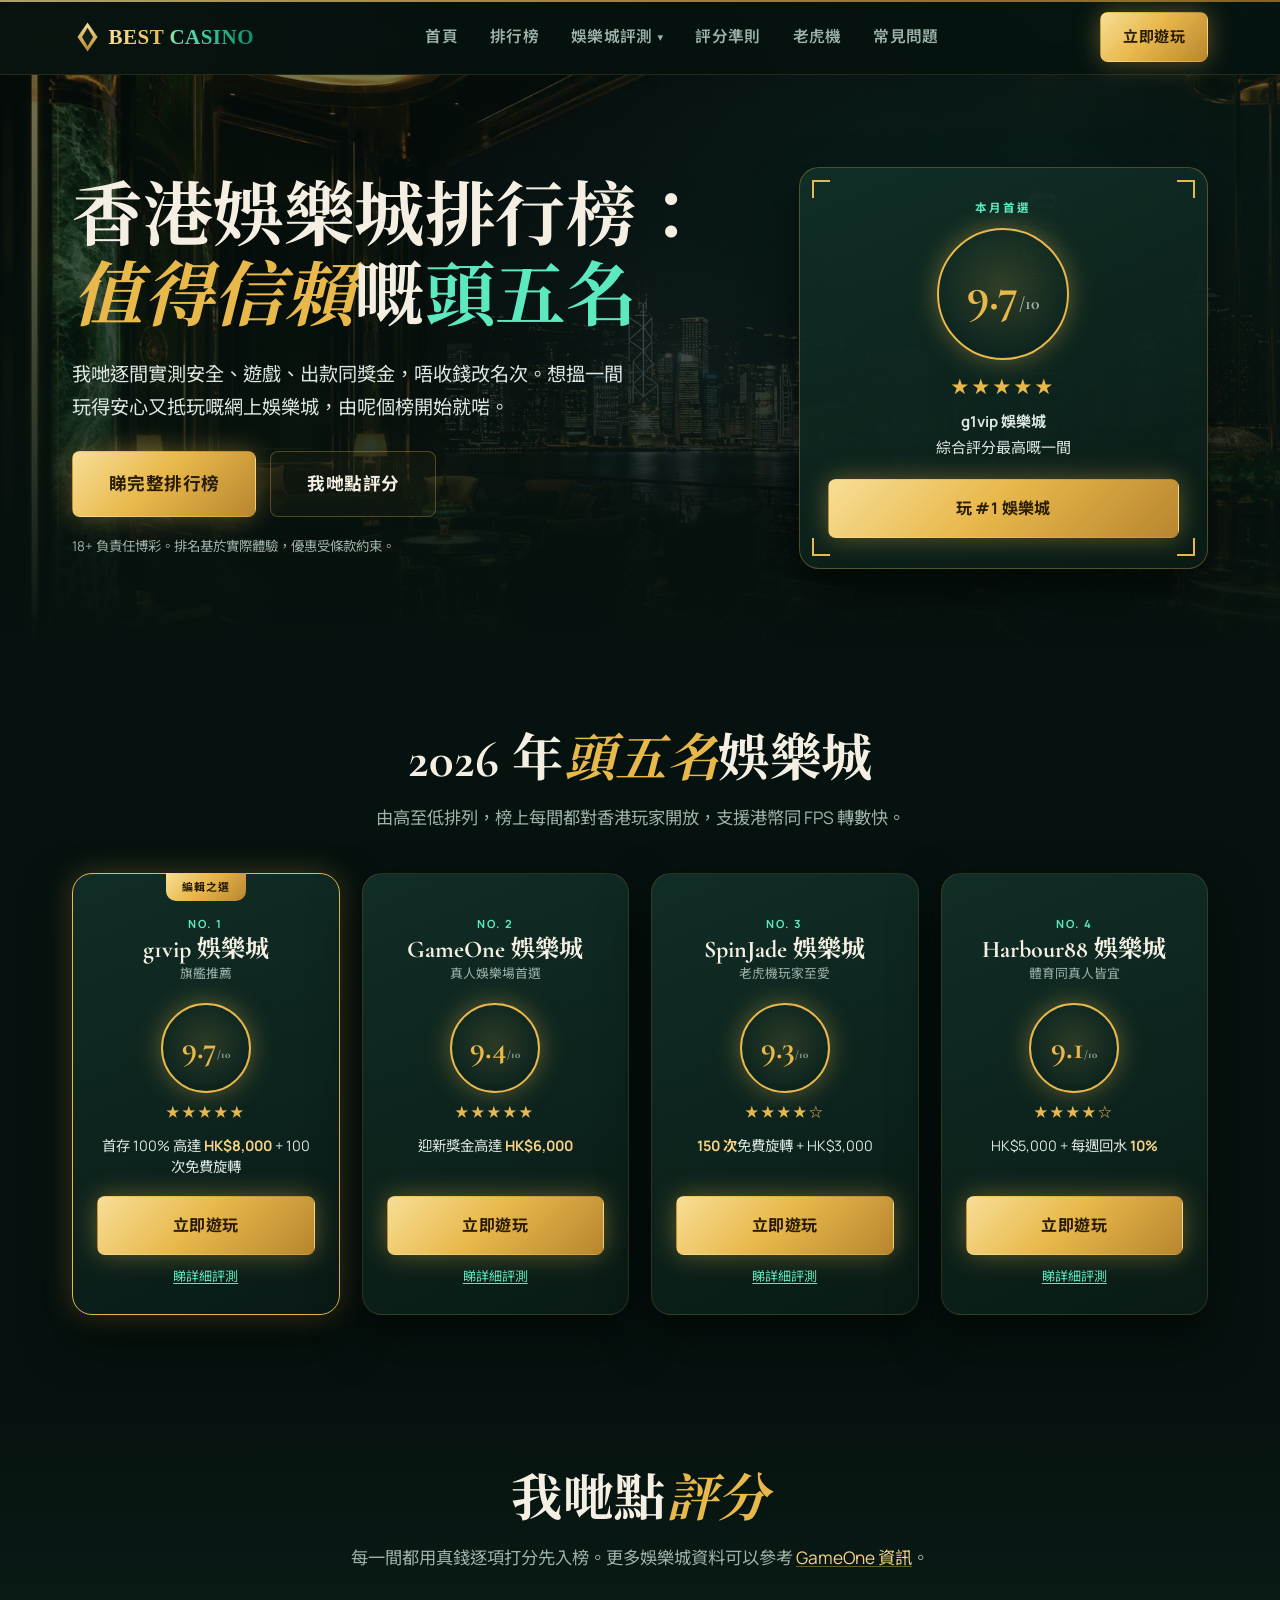
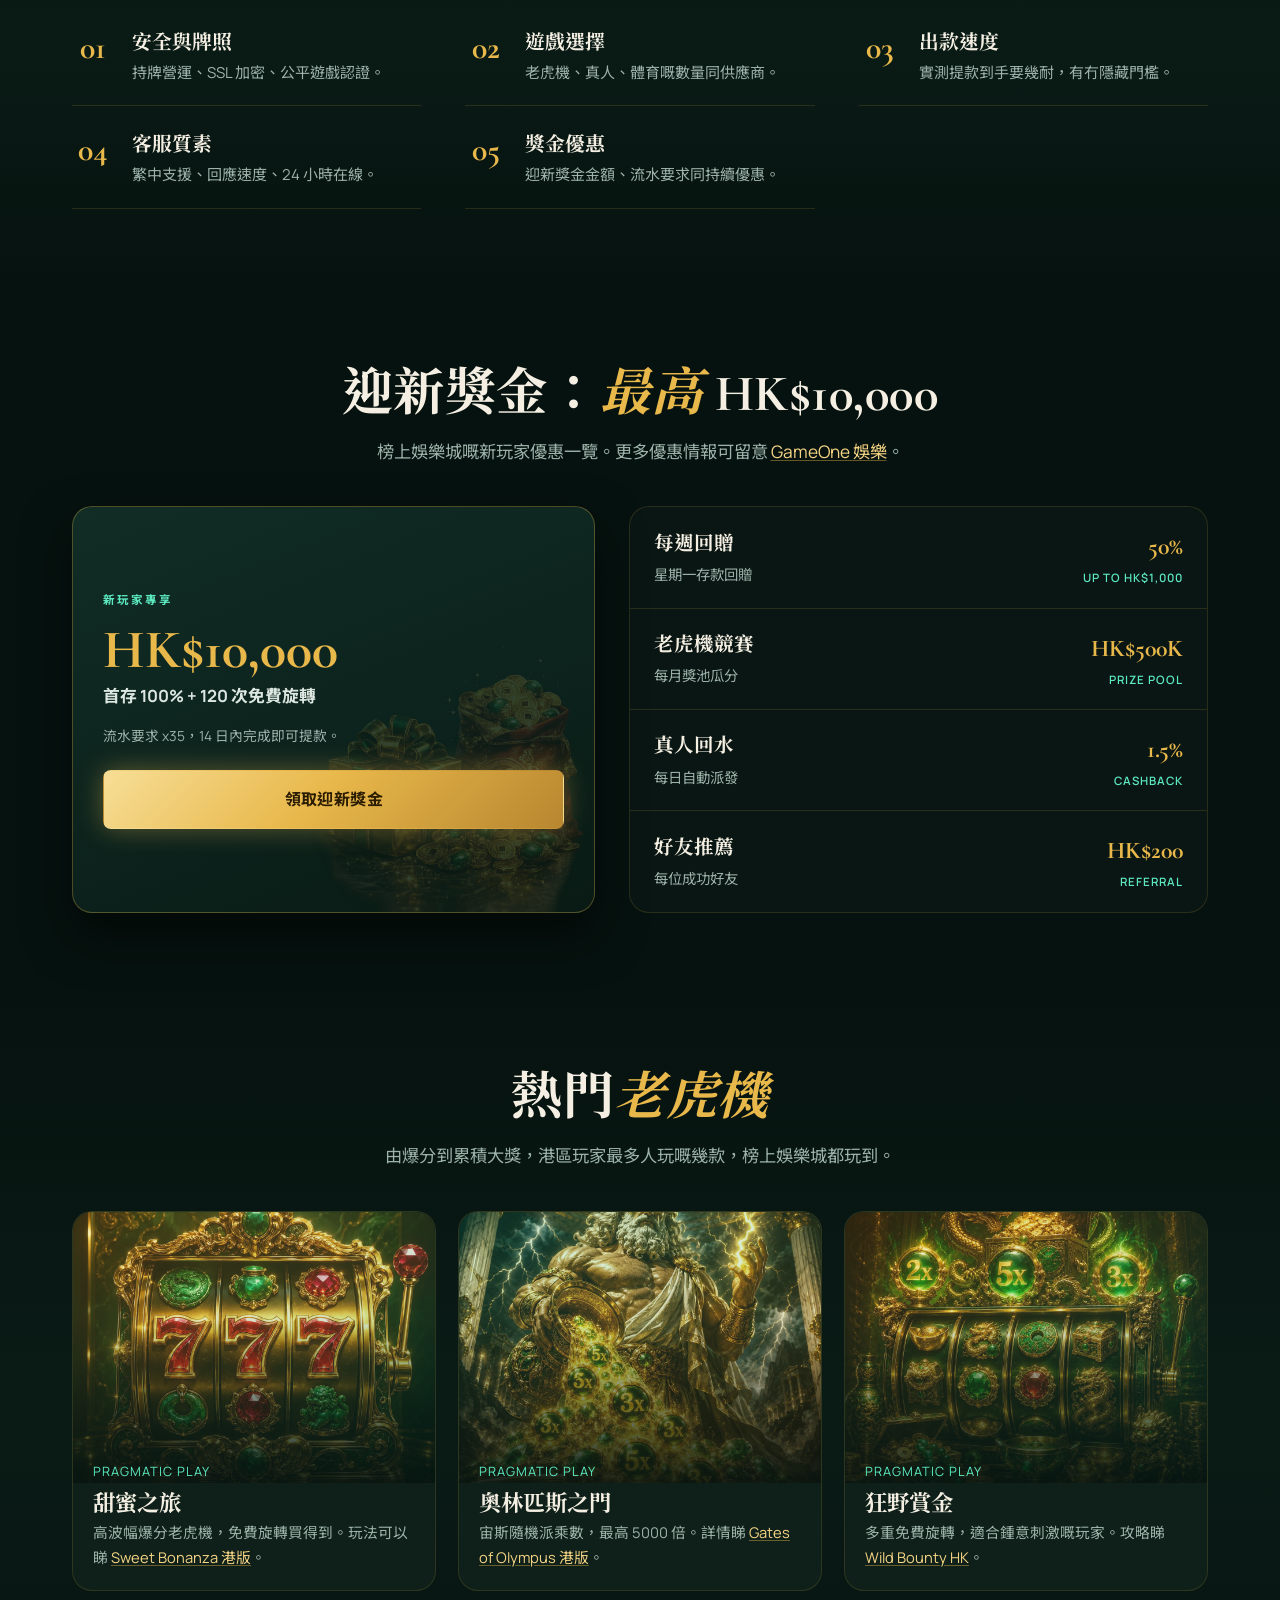
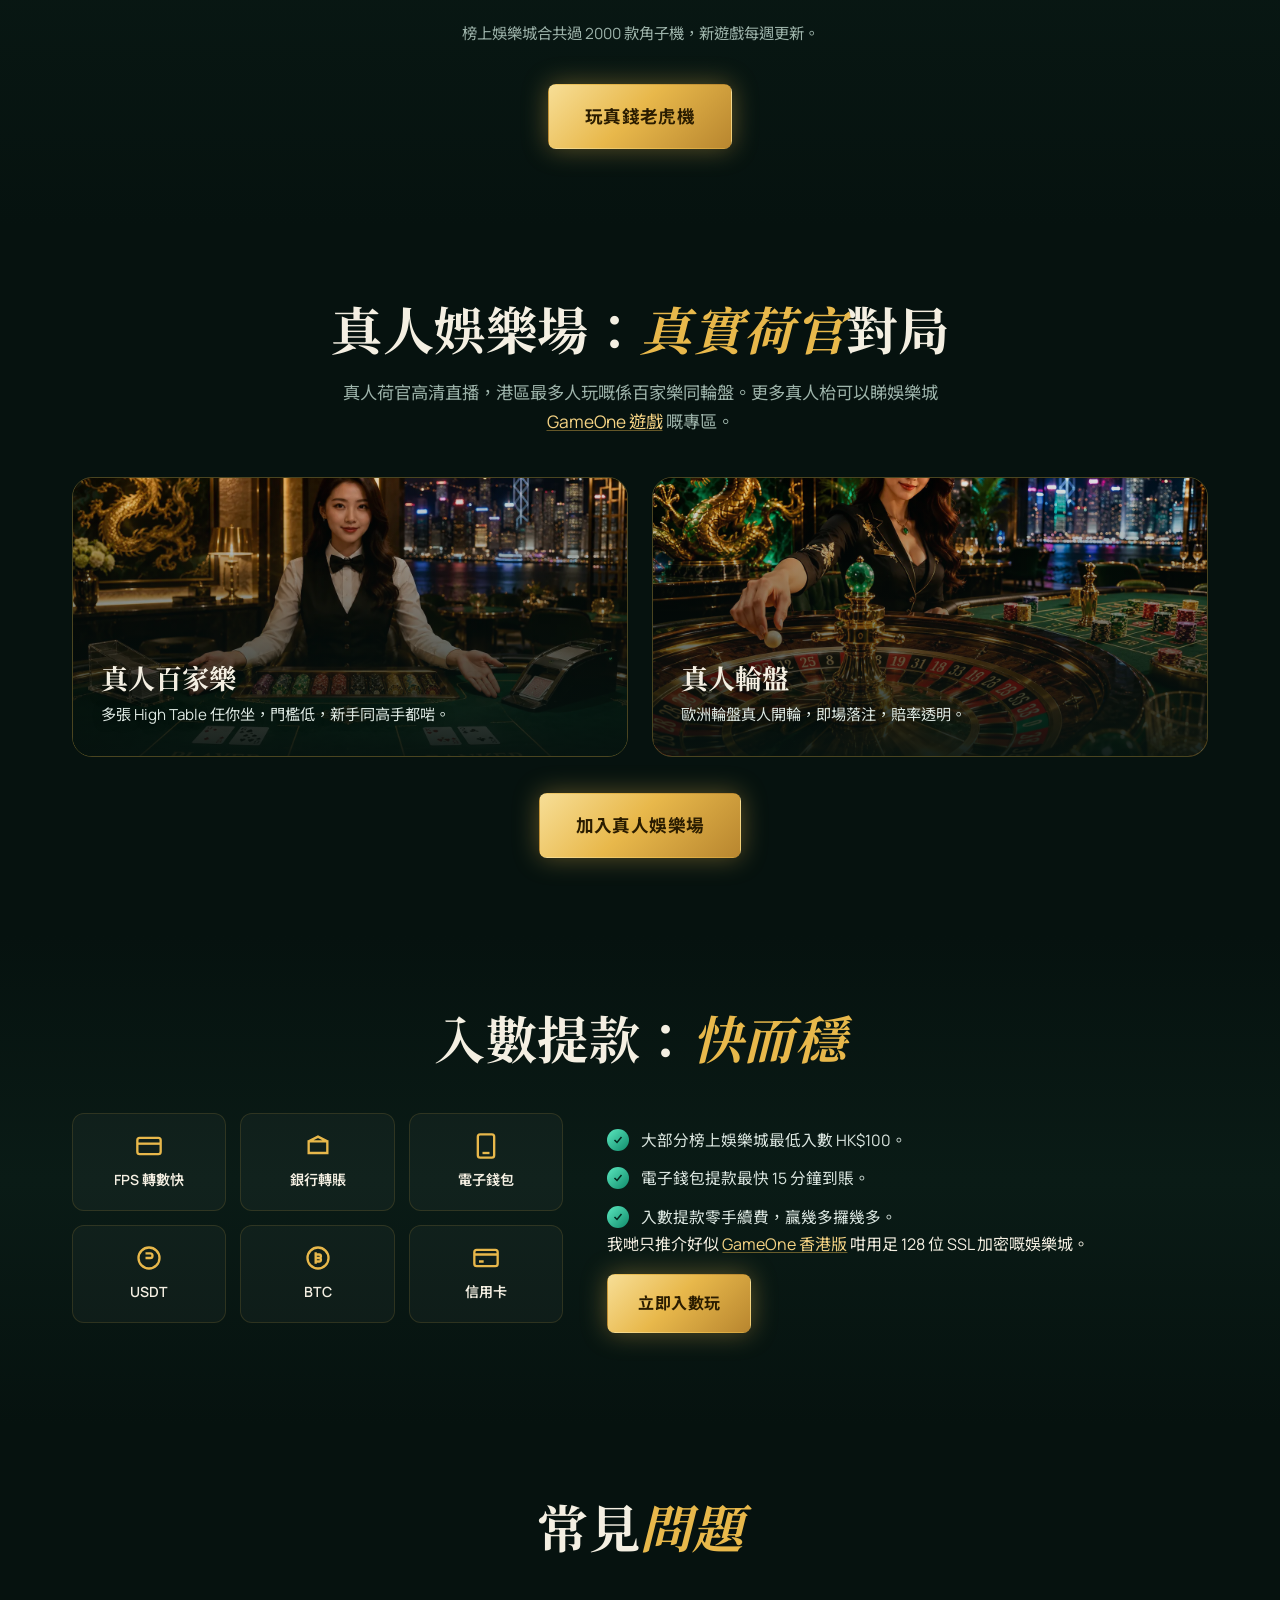
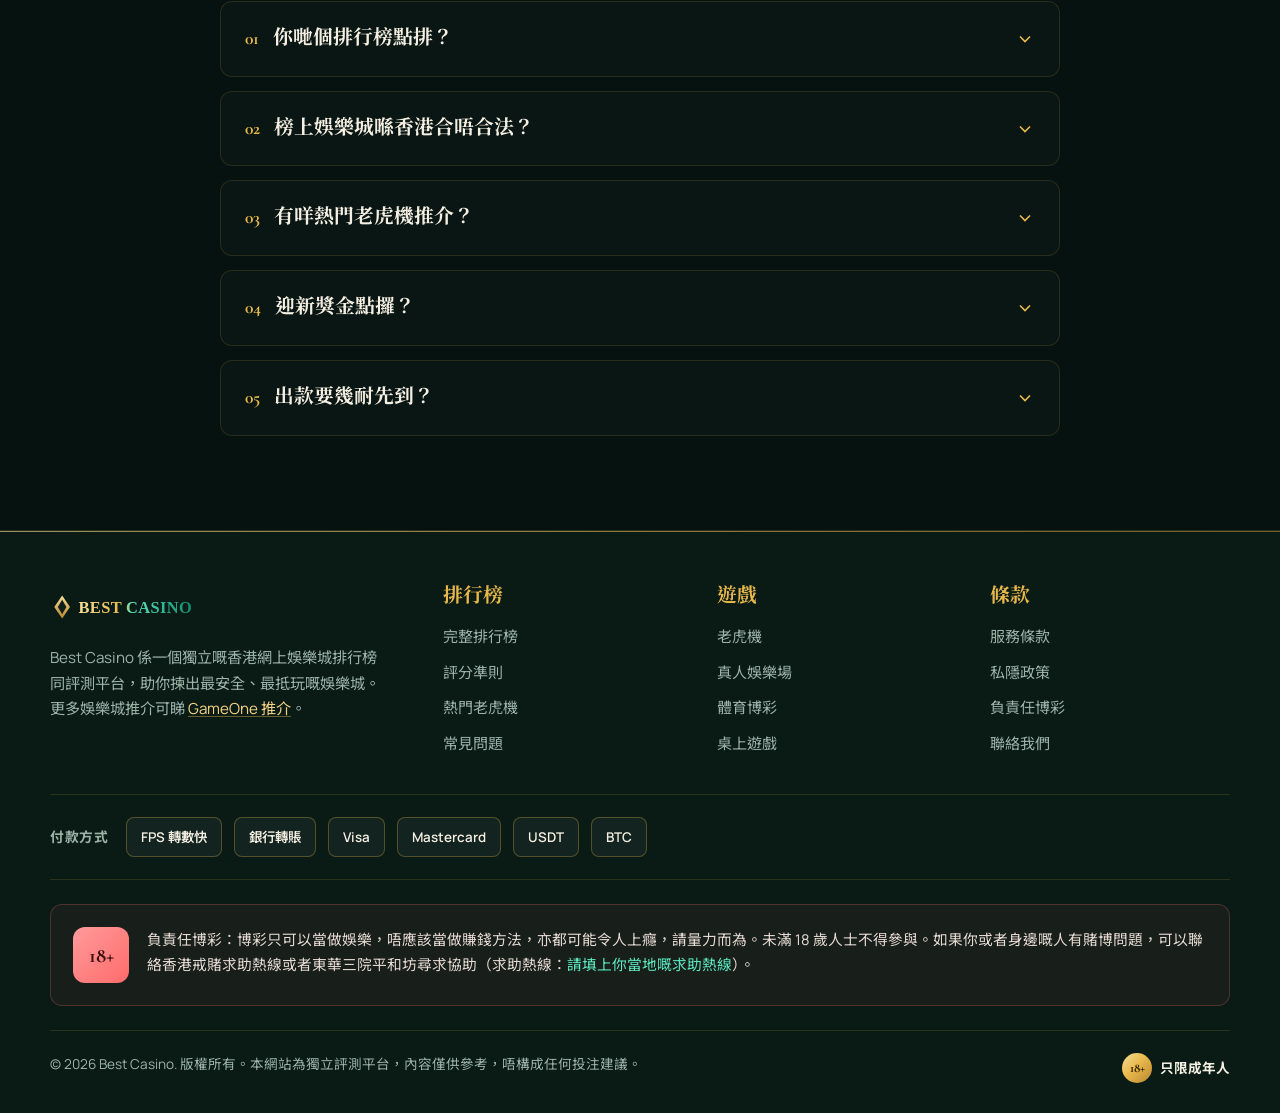
==== commit c78f276b: "3" ====
--- a/index.html
+++ b/index.html
@@ -47,7 +47,6 @@
   <div class="container">
     <div class="hero-grid">
       <div>
-        <span class="eyebrow">香港娛樂城指南 · 2026</span>
         <h1 class="hero-title">香港娛樂城排行榜：<em>值得信賴</em>嘅<span class="jade">頭五名</span></h1>
         <p class="hero-sub">我哋逐間實測安全、遊戲、出款同獎金，唔收錢改名次。想搵一間玩得安心又抵玩嘅網上娛樂城，由呢個榜開始就啱。</p>
         <div class="hero-actions">
@@ -171,15 +170,15 @@
     </div>
     <div class="slot-grid">
       <div class="slot s1">
-        <div class="thumb"><span class="rtp">RTP 96.5%</span></div>
+        <div class="thumb"></div>
         <div class="body"><div class="prov">Pragmatic Play</div><h3>甜蜜之旅</h3><p>高波幅爆分老虎機，免費旋轉買得到。玩法可以睇 <a href="https://sweetbonanzahk.com" target="_blank" rel="noopener">Sweet Bonanza 港版</a>。</p></div>
       </div>
       <div class="slot s2">
-        <div class="thumb"><span class="rtp">RTP 96.5%</span></div>
+        <div class="thumb"></div>
         <div class="body"><div class="prov">Pragmatic Play</div><h3>奧林匹斯之門</h3><p>宙斯隨機派乘數，最高 5000 倍。詳情睇 <a href="https://gatesofolympushk.com" target="_blank" rel="noopener">Gates of Olympus 港版</a>。</p></div>
       </div>
       <div class="slot s3">
-        <div class="thumb"><span class="rtp">RTP 96.3%</span></div>
+        <div class="thumb"></div>
         <div class="body"><div class="prov">Pragmatic Play</div><h3>狂野賞金</h3><p>多重免費旋轉，適合鍾意刺激嘅玩家。攻略睇 <a href="https://wildbountyshowdownhg.com" target="_blank" rel="noopener">Wild Bounty HK</a>。</p></div>
       </div>
     </div>
@@ -197,12 +196,10 @@
     </div>
     <div class="live-grid">
       <div class="live baccarat">
-        <span class="live-tag"><span class="live-dot"></span>LIVE · 真人</span>
         <h3>真人百家樂</h3>
         <p>多張 High Table 任你坐，門檻低，新手同高手都啱。</p>
       </div>
       <div class="live roulette">
-        <span class="live-tag"><span class="live-dot"></span>LIVE · 真人</span>
         <h3>真人輪盤</h3>
         <p>歐洲輪盤真人開輪，即場落注，賠率透明。</p>
       </div>
